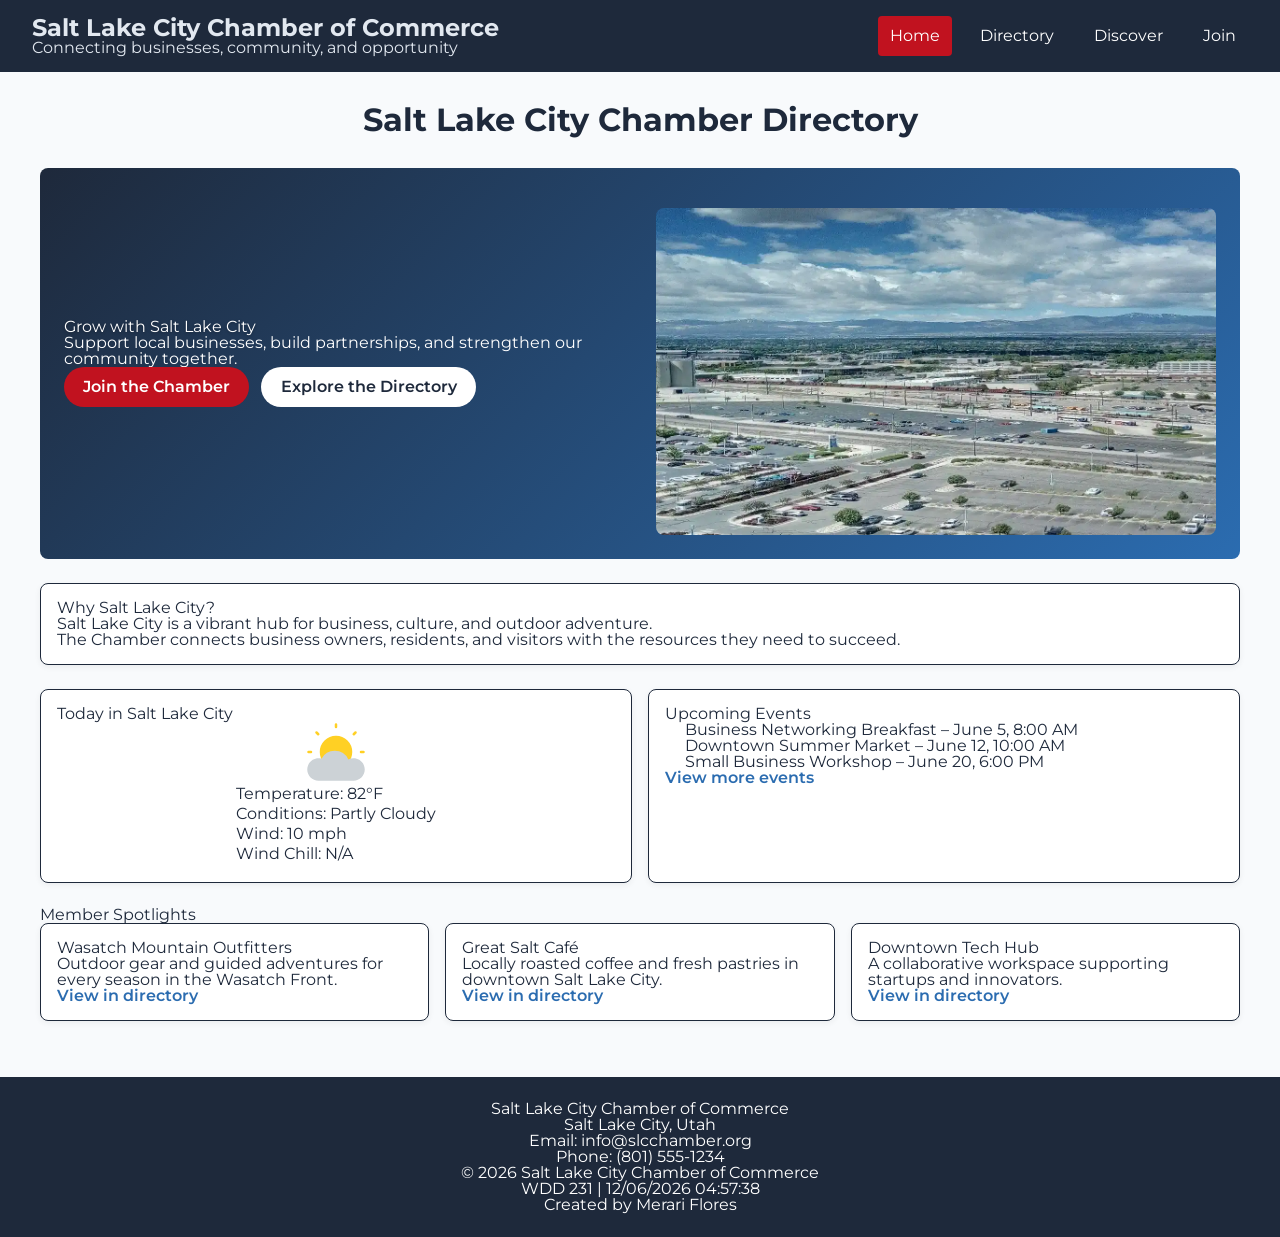
==== chamber/index.html @ 4797d53e "updates" ====
<!DOCTYPE html>
<html lang="en">
<head>

  <meta charset="UTF-8">

  <meta
    name="viewport"
    content="width=device-width, initial-scale=1.0"
  >

  <meta
    name="description"
    content="Salt Lake City Chamber Directory supporting local businesses and community growth."
  >

  <meta
    name="author"
    content="Merari Flores"
  >

  <meta
    property="og:title"
    content="Salt Lake City Chamber Directory"
  >

  <meta
    property="og:description"
    content="Connect with local businesses, discover events, and join the Salt Lake City Chamber of Commerce."
  >

  <meta
    property="og:type"
    content="website"
  >

  <meta
    property="og:image"
    content="https://mrmerarif.github.io/wdd231/chamber/images/hero-slc.webp"
  >

  <meta
    property="og:url"
    content="https://mrmerarif.github.io/wdd231/chamber/index.html"
  >

  <title>Salt Lake City Chamber Directory | Home</title>

  <link rel="icon" href="images/favicon.png" type="image/png">

  <link
    rel="preconnect"
    href="https://fonts.googleapis.com"
  >

  <link
    rel="preconnect"
    href="https://fonts.gstatic.com"
    crossorigin
  >

  <link
    href="https://fonts.googleapis.com/css2?family=Montserrat:wght@400;600;700&display=swap"
    rel="stylesheet"
  >

  <link
    rel="stylesheet"
    href="styles/normalize.css"
  >

  <link
    rel="stylesheet"
    href="styles/small.css"
  >

  <link
    rel="stylesheet"
    href="styles/large.css"
  >

  <script
    src="scripts/home.js"
    defer
  ></script>

  <script
    src="scripts/global.js"
    defer
  ></script>

</head>

<body>

  <header>

    <div class="branding">

      <p class="site-title">
        Salt Lake City Chamber of Commerce
      </p>

      <p>
        Connecting businesses, community, and opportunity
      </p>

    </div>

    <button
      id="menu-toggle"
      aria-label="Toggle navigation menu"
    >
      ☰
    </button>

    <nav id="main-nav">

      <ul>

        <li>
          <a
            href="index.html"
            class="active-link"
          >
            Home
          </a>
        </li>

        <li>
          <a href="directory.html">
            Directory
          </a>
        </li>

        <li>
          <a href="discover.html">
            Discover
          </a>
        </li>

        <li>
          <a href="join.html">
            Join
          </a>
        </li>

      </ul>

    </nav>

  </header>

  <main class="home-main">

    <h1>Salt Lake City Chamber Directory</h1>

    <section class="hero-section">

      <div class="hero-text">

        <h3>Grow with Salt Lake City</h3>

        <p>
          Support local businesses, build partnerships,
          and strengthen our community together.
        </p>

        <div class="hero-buttons">

          <a
            href="join.html"
            class="primary-button"
          >
            Join the Chamber
          </a>

          <a
            href="directory.html"
            class="secondary-button"
          >
            Explore the Directory
          </a>

        </div>

      </div>

      <img
        class="hero-photo"
        src="images/hero-slc.webp"
        alt="Downtown Salt Lake City skyline"
        width="600"
        height="400"
        fetchpriority="high"
        decoding="async"
      >

    </section>

    <section class="community-section">

      <h2>Why Salt Lake City?</h2>

      <p>
        Salt Lake City is a vibrant hub for business,
        culture, and outdoor adventure.
      </p>

      <p>
        The Chamber connects business owners,
        residents, and visitors with the resources
        they need to succeed.
      </p>

    </section>

    <section class="homepage-grid">

      <h2 class="visually-hidden">
        Homepage Content
      </h2>

      <article class="content-card weather-card">

        <h3>Today in Salt Lake City</h3>

        <div class="weather-layout">

          <img
            id="weather-icon"
            src="images/weather.svg"
            alt="Weather icon"
            width="60"
            height="60"
          >

          <div class="weather-data">

            <p>
              <strong>Temperature:</strong>
              <span id="temp">--°F</span>
            </p>

            <p>
              <strong>Conditions:</strong>
              <span id="conditions">--</span>
            </p>

            <p>
              <strong>Wind:</strong>
              <span id="wind">-- mph</span>
            </p>

            <p>
              <strong>Wind Chill:</strong>
              <span id="windchill">N/A</span>
            </p>

          </div>

        </div>

      </article>

      <article class="content-card events-card">

        <h3>Upcoming Events</h3>

        <ul class="events-list">

          <li>
            <strong>Business Networking Breakfast</strong>
            – June 5, 8:00 AM
          </li>

          <li>
            <strong>Downtown Summer Market</strong>
            – June 12, 10:00 AM
          </li>

          <li>
            <strong>Small Business Workshop</strong>
            – June 20, 6:00 PM
          </li>

        </ul>

        <a
          href="discover.html"
          class="inline-link"
        >
          View more events
        </a>

      </article>

    </section>

    <section class="spotlight-section">

      <h2>Member Spotlights</h2>

      <div class="spotlight-grid">

        <article class="content-card">

          <h3>Wasatch Mountain Outfitters</h3>

          <p>
            Outdoor gear and guided adventures
            for every season in the Wasatch Front.
          </p>

          <a
            href="directory.html"
            class="inline-link"
          >
            View in directory
          </a>

        </article>

        <article class="content-card">

          <h3>Great Salt Café</h3>

          <p>
            Locally roasted coffee and fresh pastries
            in downtown Salt Lake City.
          </p>

          <a
            href="directory.html"
            class="inline-link"
          >
            View in directory
          </a>

        </article>

        <article class="content-card">

          <h3>Downtown Tech Hub</h3>

          <p>
            A collaborative workspace supporting
            startups and innovators.
          </p>

          <a
            href="directory.html"
            class="inline-link"
          >
            View in directory
          </a>

        </article>

      </div>

    </section>

  </main>

  <footer>

    <section class="footer-contact">

      <h2 class="visually-hidden">
        Contact Information
      </h2>

      <p>
        <strong>
          Salt Lake City Chamber of Commerce
        </strong>
      </p>

      <p>Salt Lake City, Utah</p>

      <p>Email: info@slcchamber.org</p>

      <p>Phone: (801) 555-1234</p>

    </section>

    <section class="footer-meta">

      <h2 class="visually-hidden">
        Site Information
      </h2>

      <p>
        &copy;
        <span id="current-year"></span>
        Salt Lake City Chamber of Commerce
      </p>

      <p>
        WDD 231 |
        <span id="last-modified"></span>
      </p>

      <p>Created by Merari Flores</p>

    </section>

  </footer>

</body>
</html>
---- chamber/styles/small.css ----
/* ROOT VARIABLES */
:root {
  --primary-color: #1e293b;
  --secondary-color: #2b6cb0;
  --accent-color: #c1121f;
  --light-color: #f8fafc;
  --white-color: #ffffff;
  --border-color: #e2e8f0;
  --text-color: #1e293b;
  --muted-color: #e2e8f0;

  --shadow-style: 0 2px 6px rgba(0, 0, 0, 0.06);

  --main-font: "Montserrat", sans-serif;
}

/* GLOBAL */

html,
body {
  margin: 0;
  padding: 0;
  min-height: 100%;
  height: 100%;
}

body {
  font-family: var(--main-font);
  background-color: var(--light-color);
  color: var(--text-color);
  display: flex;
  flex-direction: column;
}

h1,
h2,
h3 {
  color: var(--primary-color);
}

/* Home page h2 contrast helper */
.home-main h2:not(.visually-hidden) {
  color: var(--primary-color) !important;
}

main {
  padding: 1rem;
  flex: 1 0 auto;
}

main h1 {
  font-size: 2rem;
  text-align: center;
  margin-bottom: 2rem;
  font-weight: 700;
}

main h2 {
  color: var(--primary-color);
}

main h3 {
  color: var(--primary-color);
}

/* HEADER */

header {
  background-color: var(--primary-color);
  color: var(--white-color);
  padding: 1rem;
  position: relative;
}

header h1,
header h2,
header h3 {
  color: var(--white-color);
}

.site-title {
  margin: 0;
  font-size: 1.5rem;
  font-weight: 700;
}

.branding p {
  color: var(--muted-color);
}

#menu-toggle {
  background-color: transparent;
  border: none;
  color: var(--white-color);
  font-size: 2rem;
  position: absolute;
  right: 1rem;
  top: 1rem;
  cursor: pointer;
}

/* NAVIGATION */

nav {
  display: none;
}

nav.open {
  display: block;
}

nav ul {
  list-style: none;
  margin: 0;
  padding: 1rem 0 0;
}

nav ul li a {
  display: block;
  padding: 0.75rem;
  color: var(--white-color);
  text-decoration: none;
  border-radius: 4px;
}

nav ul li a:hover,
.active-link {
  background-color: var(--accent-color);
}

/* HERO */

.hero-section {
  background: linear-gradient(
    135deg,
    var(--primary-color),
    var(--secondary-color)
  );
  color: var(--white-color);
  border-radius: 8px;
  padding: 1.5rem;
  margin-bottom: 1.5rem;
}

.hero-text h3 {
  color: var(--white-color);
  text-shadow: 0 1px 3px rgba(0, 0, 0, 0.3);
}

.hero-photo {
  width: 100%;
  height: auto;
  display: block;
  border-radius: 8px;
  margin-top: 1rem;
}

/* BUTTONS / CTAs */

.hero-buttons {
  display: flex;
  flex-wrap: wrap;
  gap: 0.75rem;
}

.primary-button,
.secondary-button {
  display: inline-block;
  padding: 0.75rem 1.2rem;
  border-radius: 999px;
  text-decoration: none;
  font-weight: 600;
}

.primary-button {
  background-color: var(--accent-color);
  color: var(--white-color);
}

.secondary-button {
  background-color: var(--white-color);
  color: var(--primary-color);
}

/* CARD STYLES */

.community-section,
.content-card,
.visit-counter,
.discover-content,
.member-card {
  background-color: var(--white-color);
  border: 1px solid #1e293b;
  border-radius: 8px;
  padding: 1rem;
  margin-bottom: 1.5rem;
  box-shadow: var(--shadow-style);
}

/* GRID LAYOUTS */

.homepage-grid,
.spotlight-grid,
.levels-container,
.discover-gallery {
  display: grid;
  grid-template-columns: 1fr;
  gap: 1rem;
}

/* WEATHER */

.weather-layout {
  display: flex;
  flex-direction: column;
  align-items: center;
}

.weather-data p {
  margin: 0.25rem 0;
}

/* EVENTS */

.events-list {
  padding-left: 1.25rem;
}

.inline-link {
  color: var(--secondary-color);
  text-decoration: none;
  font-weight: 600;
}

/* JOIN PAGE */

.join-form-section {
  background-color: var(--primary-color);
  color: var(--white-color);
  border-radius: 8px;
  padding: 2rem;
  border: 1px solid #1e293b;
  max-width: 700px;
  margin: 0 auto;
  box-shadow: var(--shadow-style);
}

.join-form-section h2,
#join-form label {
  color: var(--white-color);
}

#join-form {
  display: flex;
  flex-direction: column;
  gap: 1rem;
  max-width: 600px;
  margin: 0 auto;
  align-items: center;
}

#join-form label {
  display: flex;
  flex-direction: column;
  width: 100%;
  font-weight: 600;
}

#join-form input,
#join-form textarea,
#join-form select {
  padding: 0.75rem;
  border-radius: 6px;
  border: 1px solid #1e293b;
  width: 100%;
  max-width: 500px;
}

.submit-button {
  background-color: var(--accent-color);
  color: var(--white-color);
  border: none;
  border-radius: 999px;
  padding: 0.75rem 1.2rem;
  cursor: pointer;
  font-weight: 600;
}

.directory-controls {
  text-align: center;
  margin-bottom: 1rem;
}

.view-button {
  background-color: var(--accent-color);
  color: var(--white-color);
  padding: 0.75rem 1.2rem;
  border-radius: 999px;
  font-weight: 600;
  border: none;
  cursor: pointer;
  transition: background-color 0.3s ease, color 0.3s ease;
}

.view-button.active,
.view-button.active-view {
  background-color: var(--secondary-color);
  color: var(--white-color);
}

.view-button:hover {
  background-color: var(--secondary-color);
  color: var(--white-color);
}

#members-container {
  display: grid;
  grid-template-columns: repeat(auto-fit, minmax(250px, 1fr));
  gap: 1rem;
}

.member-card {
  text-align: center;
  border: 1px solid #1e293b;
  border-radius: 8px;
  padding: 1rem;
  background-color: var(--white-color);
  box-shadow: var(--shadow-style);
}

.member-card img {
  width: 100%;
  max-width: 150px;
  border-radius: 6px;
}

/* DISCOVER PAGE */

.discover-layout {
  display: grid;
  grid-template-columns: 1fr;
  gap: 1.5rem;
}

.visit-counter {
  background: none !important;
  border: none !important;
  box-shadow: none !important;
  padding: 0 !important;
  margin: 0 auto 2rem !important;
  text-align: center;
}

.visit-counter h2 {
  margin-bottom: 0.25rem;
  font-size: 1.4rem;
}

.visit-counter p {
  margin: 0;
  font-size: 1rem;
  color: var(--primary-color);
}

.discover-intro,
.discover-demographics,
.discover-events {
  background-color: var(--white-color);
  border: 1px solid #1e293b;
  border-radius: 8px;
  padding: 1rem;
  box-shadow: var(--shadow-style);
  margin-bottom: 2rem;
}

.demographics-grid {
  display: grid;
  grid-template-columns: repeat(auto-fit, minmax(140px, 1fr));
  gap: 0.75rem;
  margin-top: 0.75rem;
}

.demo-card {
  background-color: var(--light-color);
  border-radius: 6px;
  padding: 0.5rem;
  text-align: center;
  border: 1px solid #1e293b;
}

.discover-gallery {
  display: grid;
  grid-template-columns: repeat(auto-fit, minmax(260px, 1fr));
  gap: 1rem;
  justify-items: center;
}

.discover-gallery figure {
  background-color: var(--white-color);
  border: 1px solid #1e293b;
  border-radius: 8px;
  padding: 0.75rem;
  box-shadow: var(--shadow-style);
  margin: 0;
  text-align: center;
}

.discover-gallery img {
  width: 100%;
  height: auto;
  border-radius: 6px;
}

.discover-gallery figcaption {
  margin-top: 0.5rem;
  font-weight: 600;
}

@media (min-width: 768px) {
  .discover-layout {
    grid-template-columns: repeat(3, 1fr);
    grid-template-areas:
      "intro demo events";
    column-gap: 2rem;
    row-gap: 2rem;
  }

  .discover-intro {
    grid-area: intro;
  }

  .discover-demographics {
    grid-area: demo;
  }

  .discover-events {
    grid-area: events;
  }

  .discover-gallery {
    grid-template-columns: repeat(3, 1fr);
  }
}

.primary-button,
.secondary-button,
.submit-button,
.view-button {
  transition: background-color 0.3s ease, color 0.3s ease;
}

.primary-button:hover,
.submit-button:hover,
.view-button:hover {
  background-color: var(--secondary-color);
  color: var(--white-color);
}

.secondary-button:hover {
  background-color: var(--accent-color);
  color: var(--white-color);
}

/* FOOTER */

footer {
  background-color: var(--primary-color);
  color: var(--white-color);
  padding: 1rem;
  margin-top: auto;
  text-align: center;
  flex-shrink: 0;
}

.membership-heading {
  text-align: center;
  font-size: 1.6rem;
  font-weight: 700;
  margin-bottom: 1.5rem;
  color: var(--primary-color);
}

.membership-row {
  display: grid;
  grid-template-columns: repeat(4, 1fr);
  gap: 1rem;
  margin-bottom: 2rem;
}

.level-card {
  background-color: var(--white-color);
  border: 1px solid #1e293b;
  border-radius: 8px;
  padding: 1rem;
  box-shadow: var(--shadow-style);
  text-align: center;
}

.level-card h3 {
  color: var(--primary-color);
  margin-bottom: 0.5rem;
}

.level-card p {
  font-size: 0.95rem;
  line-height: 1.4;
}

/* Membership mobile stacking */
@media (max-width: 767px) {
  .membership-row {
    grid-template-columns: 1fr;
  }
}

/* VISUALLY HIDDEN (WCAG-safe) */
.visually-hidden {
  position: absolute !important;
  width: 1px !important;
  height: 1px !important;
  padding: 0 !important;
  margin: -1px !important;
  overflow: hidden !important;
  clip: rect(0, 0, 0, 0) !important;
  clip-path: inset(50%) !important;
  border: 0 !important;
  white-space: nowrap !important;
  color: transparent !important;
  background-color: transparent !important;
}
---- chamber/styles/large.css ----
@media (min-width: 700px) {

  header {
    display: flex;
    justify-content: space-between;
    align-items: center;
    padding: 1rem 2rem;
  }

  #menu-toggle {
    display: none;
  }

  nav {
    display: block;
  }

  nav ul {
    display: flex;
    gap: 1rem;
    padding: 0;
  }

  main {
    max-width: 1200px;
    margin: 0 auto;
    padding: 2rem;
  }

  .hero-section {
    display: grid;
    grid-template-columns: 1fr 1fr;
    gap: 2rem;
    align-items: center;
  }

  .homepage-grid {
    grid-template-columns: repeat(2, 1fr);
  }

  .spotlight-grid {
    grid-template-columns: repeat(3, 1fr);
  }

  .levels-container {
    grid-template-columns: repeat(4, 1fr);
  }

  .discover-gallery {
    grid-template-columns: repeat(3, 1fr);
  }

  #members-container.grid-view {
    grid-template-columns: repeat(3, 1fr);
  }

  .list-view .member-card {
    display: flex;
    align-items: center;
    gap: 1rem;
    text-align: left;
  }

  .list-view .member-card img {
    max-width: 120px;
  }

  footer {
    padding: 1.5rem;
  }

}
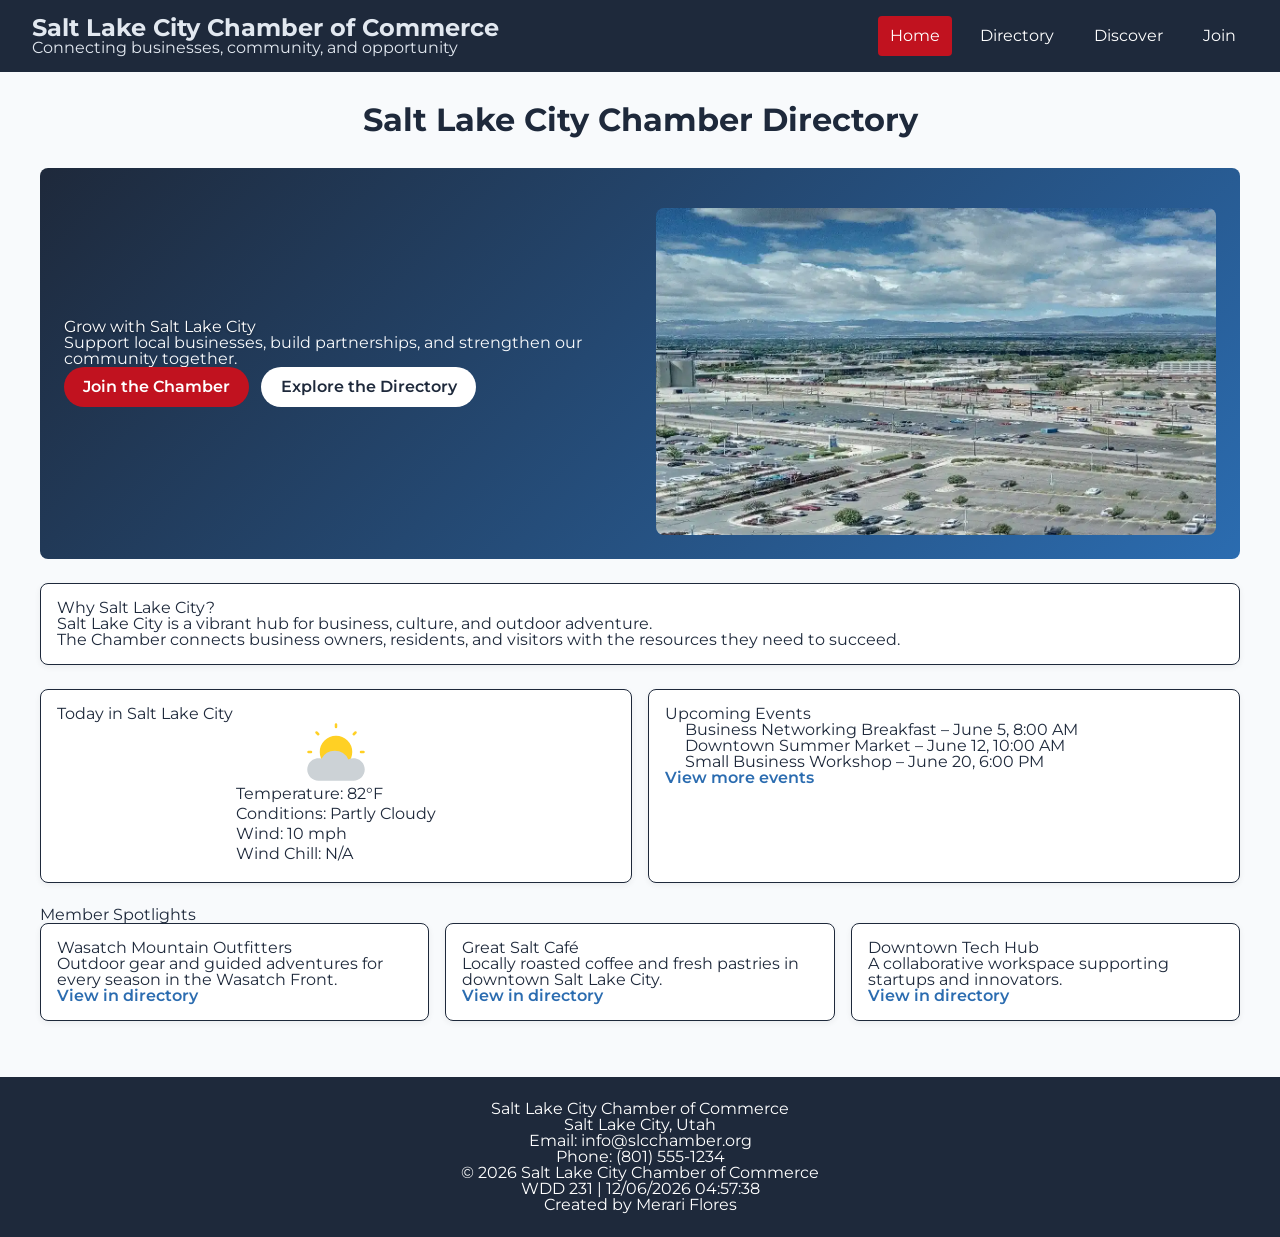
==== commit 43e1471c: "update" ====
--- a/chamber/index.html
+++ b/chamber/index.html
@@ -4,90 +4,32 @@
 
   <meta charset="UTF-8">
 
-  <meta
-    name="viewport"
-    content="width=device-width, initial-scale=1.0"
-  >
+  <meta name="viewport" content="width=device-width, initial-scale=1.0">
 
-  <meta
-    name="description"
-    content="Salt Lake City Chamber Directory supporting local businesses and community growth."
-  >
+  <meta name="description" content="Salt Lake City Chamber Directory supporting local businesses and community growth.">
 
-  <meta
-    name="author"
-    content="Merari Flores"
-  >
+  <meta name="author" content="Merari Flores">
 
-  <meta
-    property="og:title"
-    content="Salt Lake City Chamber Directory"
-  >
-
-  <meta
-    property="og:description"
-    content="Connect with local businesses, discover events, and join the Salt Lake City Chamber of Commerce."
-  >
-
-  <meta
-    property="og:type"
-    content="website"
-  >
-
-  <meta
-    property="og:image"
-    content="https://mrmerarif.github.io/wdd231/chamber/images/hero-slc.webp"
-  >
-
-  <meta
-    property="og:url"
-    content="https://mrmerarif.github.io/wdd231/chamber/index.html"
-  >
+  <meta property="og:title" content="Salt Lake City Chamber Directory">
+  <meta property="og:description" content="Connect with local businesses, discover events, and join the Salt Lake City Chamber of Commerce.">
+  <meta property="og:type" content="website">
+  <meta property="og:image" content="https://mrmerarif.github.io/wdd231/chamber/images/hero-slc.webp">
+  <meta property="og:url" content="https://mrmerarif.github.io/wdd231/chamber/index.html">
 
   <title>Salt Lake City Chamber Directory | Home</title>
 
   <link rel="icon" href="images/favicon.png" type="image/png">
 
-  <link
-    rel="preconnect"
-    href="https://fonts.googleapis.com"
-  >
+  <link rel="preconnect" href="https://fonts.googleapis.com">
+  <link rel="preconnect" href="https://fonts.gstatic.com" crossorigin>
+  <link href="https://fonts.googleapis.com/css2?family=Montserrat:wght@400;600;700&display=swap" rel="stylesheet">
 
-  <link
-    rel="preconnect"
-    href="https://fonts.gstatic.com"
-    crossorigin
-  >
+  <link rel="stylesheet" href="styles/normalize.css">
+  <link rel="stylesheet" href="styles/small.css">
+  <link rel="stylesheet" href="styles/large.css">
 
-  <link
-    href="https://fonts.googleapis.com/css2?family=Montserrat:wght@400;600;700&display=swap"
-    rel="stylesheet"
-  >
-
-  <link
-    rel="stylesheet"
-    href="styles/normalize.css"
-  >
-
-  <link
-    rel="stylesheet"
-    href="styles/small.css"
-  >
-
-  <link
-    rel="stylesheet"
-    href="styles/large.css"
-  >
-
-  <script
-    src="scripts/home.js"
-    defer
-  ></script>
-
-  <script
-    src="scripts/global.js"
-    defer
-  ></script>
+  <script src="scripts/home.js" defer></script>
+  <script src="scripts/global.js" defer></script>
 
 </head>
 
@@ -96,57 +38,19 @@
   <header>
 
     <div class="branding">
-
-      <p class="site-title">
-        Salt Lake City Chamber of Commerce
-      </p>
-
-      <p>
-        Connecting businesses, community, and opportunity
-      </p>
-
+      <p class="site-title">Salt Lake City Chamber of Commerce</p>
+      <p>Connecting businesses, community, and opportunity</p>
     </div>
 
-    <button
-      id="menu-toggle"
-      aria-label="Toggle navigation menu"
-    >
-      ☰
-    </button>
+    <button id="menu-toggle" aria-label="Toggle navigation menu">☰</button>
 
     <nav id="main-nav">
-
       <ul>
-
-        <li>
-          <a
-            href="index.html"
-            class="active-link"
-          >
-            Home
-          </a>
-        </li>
-
-        <li>
-          <a href="directory.html">
-            Directory
-          </a>
-        </li>
-
-        <li>
-          <a href="discover.html">
-            Discover
-          </a>
-        </li>
-
-        <li>
-          <a href="join.html">
-            Join
-          </a>
-        </li>
-
+        <li><a href="index.html" class="active-link">Home</a></li>
+        <li><a href="directory.html">Directory</a></li>
+        <li><a href="discover.html">Discover</a></li>
+        <li><a href="join.html">Join</a></li>
       </ul>
-
     </nav>
 
   </header>
@@ -159,7 +63,8 @@
 
       <div class="hero-text">
 
-        <h3>Grow with Salt Lake City</h3>
+        <!-- ⭐ FIXED: h3 → h2 -->
+        <h2 class="hero-heading">Grow with Salt Lake City</h2>
 
         <p>
           Support local businesses, build partnerships,
@@ -167,21 +72,8 @@
         </p>
 
         <div class="hero-buttons">
-
-          <a
-            href="join.html"
-            class="primary-button"
-          >
-            Join the Chamber
-          </a>
-
-          <a
-            href="directory.html"
-            class="secondary-button"
-          >
-            Explore the Directory
-          </a>
-
+          <a href="join.html" class="primary-button">Join the Chamber</a>
+          <a href="directory.html" class="secondary-button">Explore the Directory</a>
         </div>
 
       </div>
@@ -202,24 +94,15 @@
 
       <h2>Why Salt Lake City?</h2>
 
-      <p>
-        Salt Lake City is a vibrant hub for business,
-        culture, and outdoor adventure.
-      </p>
+      <p>Salt Lake City is a vibrant hub for business, culture, and outdoor adventure.</p>
 
-      <p>
-        The Chamber connects business owners,
-        residents, and visitors with the resources
-        they need to succeed.
-      </p>
+      <p>The Chamber connects business owners, residents, and visitors with the resources they need to succeed.</p>
 
     </section>
 
     <section class="homepage-grid">
 
-      <h2 class="visually-hidden">
-        Homepage Content
-      </h2>
+      <h2 class="visually-hidden">Homepage Content</h2>
 
       <article class="content-card weather-card">
 
@@ -227,36 +110,13 @@
 
         <div class="weather-layout">
 
-          <img
-            id="weather-icon"
-            src="images/weather.svg"
-            alt="Weather icon"
-            width="60"
-            height="60"
-          >
+          <img id="weather-icon" src="images/weather.svg" alt="Weather icon" width="60" height="60">
 
           <div class="weather-data">
-
-            <p>
-              <strong>Temperature:</strong>
-              <span id="temp">--°F</span>
-            </p>
-
-            <p>
-              <strong>Conditions:</strong>
-              <span id="conditions">--</span>
-            </p>
-
-            <p>
-              <strong>Wind:</strong>
-              <span id="wind">-- mph</span>
-            </p>
-
-            <p>
-              <strong>Wind Chill:</strong>
-              <span id="windchill">N/A</span>
-            </p>
-
+            <p><strong>Temperature:</strong> <span id="temp">--°F</span></p>
+            <p><strong>Conditions:</strong> <span id="conditions">--</span></p>
+            <p><strong>Wind:</strong> <span id="wind">-- mph</span></p>
+            <p><strong>Wind Chill:</strong> <span id="windchill">N/A</span></p>
           </div>
 
         </div>
@@ -268,30 +128,12 @@
         <h3>Upcoming Events</h3>
 
         <ul class="events-list">
-
-          <li>
-            <strong>Business Networking Breakfast</strong>
-            – June 5, 8:00 AM
-          </li>
-
-          <li>
-            <strong>Downtown Summer Market</strong>
-            – June 12, 10:00 AM
-          </li>
-
-          <li>
-            <strong>Small Business Workshop</strong>
-            – June 20, 6:00 PM
-          </li>
-
+          <li><strong>Business Networking Breakfast</strong> – June 5, 8:00 AM</li>
+          <li><strong>Downtown Summer Market</strong> – June 12, 10:00 AM</li>
+          <li><strong>Small Business Workshop</strong> – June 20, 6:00 PM</li>
         </ul>
 
-        <a
-          href="discover.html"
-          class="inline-link"
-        >
-          View more events
-        </a>
+        <a href="discover.html" class="inline-link">View more events</a>
 
       </article>
 
@@ -304,57 +146,21 @@
       <div class="spotlight-grid">
 
         <article class="content-card">
-
           <h3>Wasatch Mountain Outfitters</h3>
-
-          <p>
-            Outdoor gear and guided adventures
-            for every season in the Wasatch Front.
-          </p>
-
-          <a
-            href="directory.html"
-            class="inline-link"
-          >
-            View in directory
-          </a>
-
+          <p>Outdoor gear and guided adventures for every season in the Wasatch Front.</p>
+          <a href="directory.html" class="inline-link">View in directory</a>
         </article>
 
         <article class="content-card">
-
           <h3>Great Salt Café</h3>
-
-          <p>
-            Locally roasted coffee and fresh pastries
-            in downtown Salt Lake City.
-          </p>
-
-          <a
-            href="directory.html"
-            class="inline-link"
-          >
-            View in directory
-          </a>
-
+          <p>Locally roasted coffee and fresh pastries in downtown Salt Lake City.</p>
+          <a href="directory.html" class="inline-link">View in directory</a>
         </article>
 
         <article class="content-card">
-
           <h3>Downtown Tech Hub</h3>
-
-          <p>
-            A collaborative workspace supporting
-            startups and innovators.
-          </p>
-
-          <a
-            href="directory.html"
-            class="inline-link"
-          >
-            View in directory
-          </a>
-
+          <p>A collaborative workspace supporting startups and innovators.</p>
+          <a href="directory.html" class="inline-link">View in directory</a>
         </article>
 
       </div>
@@ -366,44 +172,18 @@
   <footer>
 
     <section class="footer-contact">
-
-      <h2 class="visually-hidden">
-        Contact Information
-      </h2>
-
-      <p>
-        <strong>
-          Salt Lake City Chamber of Commerce
-        </strong>
-      </p>
-
+      <h2 class="visually-hidden">Contact Information</h2>
+      <p><strong>Salt Lake City Chamber of Commerce</strong></p>
       <p>Salt Lake City, Utah</p>
-
       <p>Email: info@slcchamber.org</p>
-
       <p>Phone: (801) 555-1234</p>
-
     </section>
 
     <section class="footer-meta">
-
-      <h2 class="visually-hidden">
-        Site Information
-      </h2>
-
-      <p>
-        &copy;
-        <span id="current-year"></span>
-        Salt Lake City Chamber of Commerce
-      </p>
-
-      <p>
-        WDD 231 |
-        <span id="last-modified"></span>
-      </p>
-
+      <h2 class="visually-hidden">Site Information</h2>
+      <p>&copy; <span id="current-year"></span> Salt Lake City Chamber of Commerce</p>
+      <p>WDD 231 | <span id="last-modified"></span></p>
       <p>Created by Merari Flores</p>
-
     </section>
 
   </footer>
--- a/chamber/styles/small.css
+++ b/chamber/styles/small.css
@@ -32,15 +32,11 @@
   flex-direction: column;
 }
 
+/* GLOBAL HEADINGS */
 h1,
 h2,
 h3 {
   color: var(--primary-color);
-}
-
-/* Home page h2 contrast helper */
-.home-main h2:not(.visually-hidden) {
-  color: var(--primary-color) !important;
 }
 
 main {
@@ -136,15 +132,21 @@
     var(--primary-color),
     var(--secondary-color)
   );
-  color: var(--white-color);
   border-radius: 8px;
   padding: 1.5rem;
   margin-bottom: 1.5rem;
 }
 
+/* Only hero headings are white (not all text) */
+.hero-text h2,
 .hero-text h3 {
   color: var(--white-color);
   text-shadow: 0 1px 3px rgba(0, 0, 0, 0.3);
+}
+
+/* Hero paragraphs use normal dark text to satisfy contrast tools */
+.hero-section p {
+  color: var(--light-color);
 }
 
 .hero-photo {
@@ -285,6 +287,8 @@
   cursor: pointer;
   font-weight: 600;
 }
+
+/* DIRECTORY */
 
 .directory-controls {
   text-align: center;
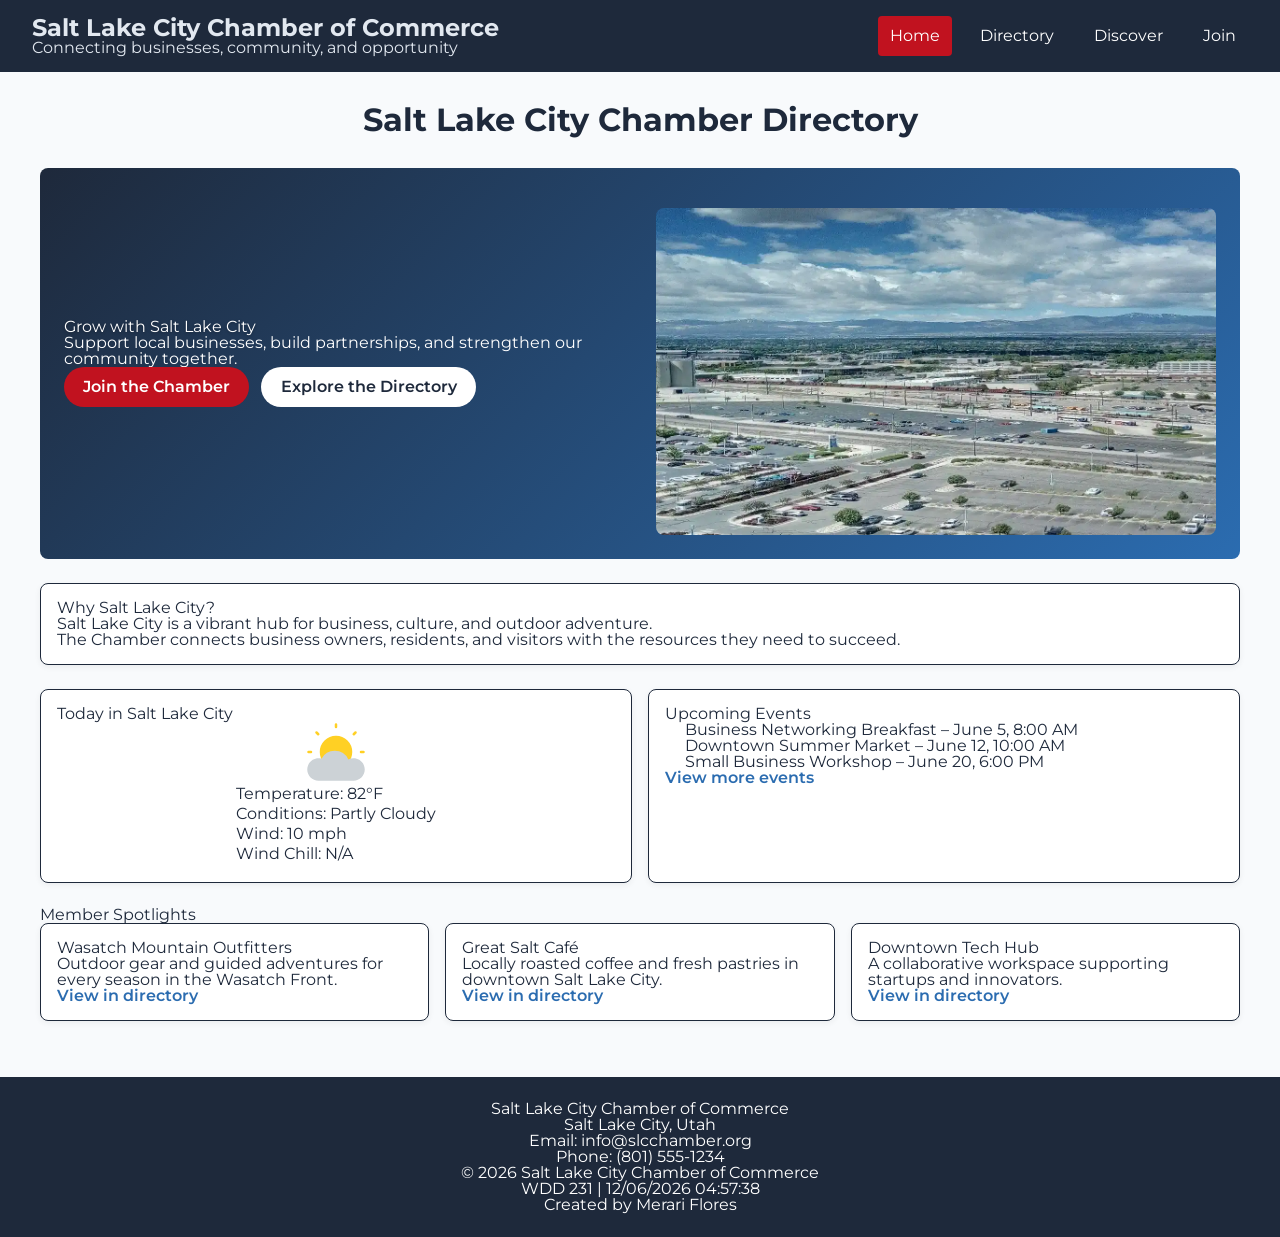
==== commit a187ed94: "Fix favicon path and update project validation errors" ====
--- a/chamber/index.html
+++ b/chamber/index.html
@@ -18,7 +18,8 @@
 
   <title>Salt Lake City Chamber Directory | Home</title>
 
-  <link rel="icon" href="images/favicon.png" type="image/png">
+  <link rel="icon" type="image/png" sizes="32x32" href="images/favicon.png">
+  <link rel="shortcut icon" href="images/favicon.ico">
 
   <link rel="preconnect" href="https://fonts.googleapis.com">
   <link rel="preconnect" href="https://fonts.gstatic.com" crossorigin>
--- a/chamber/styles/small.css
+++ b/chamber/styles/small.css
@@ -21,7 +21,6 @@
   margin: 0;
   padding: 0;
   min-height: 100%;
-  height: 100%;
 }
 
 body {
@@ -30,9 +29,11 @@
   color: var(--text-color);
   display: flex;
   flex-direction: column;
+  overflow-x: hidden;
 }
 
 /* GLOBAL HEADINGS */
+
 h1,
 h2,
 h3 {
@@ -42,6 +43,7 @@
 main {
   padding: 1rem;
   flex: 1 0 auto;
+  min-height: 100vh;
 }
 
 main h1 {
@@ -51,10 +53,7 @@
   font-weight: 700;
 }
 
-main h2 {
-  color: var(--primary-color);
-}
-
+main h2,
 main h3 {
   color: var(--primary-color);
 }
@@ -137,16 +136,26 @@
   margin-bottom: 1.5rem;
 }
 
-/* Only hero headings are white (not all text) */
+.hero-heading,
 .hero-text h2,
 .hero-text h3 {
-  color: var(--white-color);
+  color: var(--white-color) !important;
   text-shadow: 0 1px 3px rgba(0, 0, 0, 0.3);
 }
 
-/* Hero paragraphs use normal dark text to satisfy contrast tools */
-.hero-section p {
-  color: var(--light-color);
+.hero-text p {
+  color: var(--white-color) !important;
+}
+
+.community-section p,
+.content-card p,
+.discover-content p,
+.discover-intro p,
+.discover-demographics p,
+.discover-events p,
+.level-card p,
+.visit-counter p {
+  color: var(--primary-color) !important;
 }
 
 .hero-photo {
@@ -166,12 +175,19 @@
 }
 
 .primary-button,
-.secondary-button {
+.secondary-button,
+.submit-button,
+.view-button {
   display: inline-block;
   padding: 0.75rem 1.2rem;
   border-radius: 999px;
+  font-weight: 600;
+  transition: background-color 0.3s ease, color 0.3s ease;
+}
+
+.primary-button,
+.secondary-button {
   text-decoration: none;
-  font-weight: 600;
 }
 
 .primary-button {
@@ -182,6 +198,18 @@
 .secondary-button {
   background-color: var(--white-color);
   color: var(--primary-color);
+}
+
+.primary-button:hover,
+.submit-button:hover,
+.view-button:hover {
+  background-color: var(--secondary-color);
+  color: var(--white-color);
+}
+
+.secondary-button:hover {
+  background-color: var(--accent-color);
+  color: var(--white-color);
 }
 
 /* CARD STYLES */
@@ -197,6 +225,17 @@
   padding: 1rem;
   margin-bottom: 1.5rem;
   box-shadow: var(--shadow-style);
+}
+
+.community-section h2,
+.content-card h2,
+.visit-counter h2,
+.discover-content h2,
+.discover-intro h2,
+.discover-demographics h2,
+.discover-events h2,
+.level-card h2 {
+  color: var(--primary-color) !important;
 }
 
 /* GRID LAYOUTS */
@@ -276,16 +315,14 @@
   border: 1px solid #1e293b;
   width: 100%;
   max-width: 500px;
+  box-sizing: border-box;
 }
 
 .submit-button {
   background-color: var(--accent-color);
   color: var(--white-color);
   border: none;
-  border-radius: 999px;
-  padding: 0.75rem 1.2rem;
   cursor: pointer;
-  font-weight: 600;
 }
 
 /* DIRECTORY */
@@ -298,21 +335,12 @@
 .view-button {
   background-color: var(--accent-color);
   color: var(--white-color);
-  padding: 0.75rem 1.2rem;
-  border-radius: 999px;
-  font-weight: 600;
   border: none;
   cursor: pointer;
-  transition: background-color 0.3s ease, color 0.3s ease;
 }
 
 .view-button.active,
 .view-button.active-view {
-  background-color: var(--secondary-color);
-  color: var(--white-color);
-}
-
-.view-button:hover {
   background-color: var(--secondary-color);
   color: var(--white-color);
 }
@@ -321,6 +349,8 @@
   display: grid;
   grid-template-columns: repeat(auto-fit, minmax(250px, 1fr));
   gap: 1rem;
+  min-height: 900px;
+  align-items: start;
 }
 
 .member-card {
@@ -330,12 +360,18 @@
   padding: 1rem;
   background-color: var(--white-color);
   box-shadow: var(--shadow-style);
+  min-height: 320px;
 }
 
 .member-card img {
   width: 100%;
   max-width: 150px;
+  height: auto;
+  aspect-ratio: 1 / 1;
+  object-fit: contain;
   border-radius: 6px;
+  display: block;
+  margin: 0 auto 1rem;
 }
 
 /* DISCOVER PAGE */
@@ -358,12 +394,13 @@
 .visit-counter h2 {
   margin-bottom: 0.25rem;
   font-size: 1.4rem;
+  color: var(--primary-color) !important;
 }
 
 .visit-counter p {
   margin: 0;
   font-size: 1rem;
-  color: var(--primary-color);
+  color: var(--primary-color) !important;
 }
 
 .discover-intro,
@@ -412,6 +449,7 @@
 .discover-gallery img {
   width: 100%;
   height: auto;
+  display: block;
   border-radius: 6px;
 }
 
@@ -446,23 +484,10 @@
   }
 }
 
-.primary-button,
-.secondary-button,
-.submit-button,
-.view-button {
-  transition: background-color 0.3s ease, color 0.3s ease;
-}
-
-.primary-button:hover,
-.submit-button:hover,
-.view-button:hover {
-  background-color: var(--secondary-color);
-  color: var(--white-color);
-}
-
-.secondary-button:hover {
-  background-color: var(--accent-color);
-  color: var(--white-color);
+@media (max-width: 767px) {
+  .membership-row {
+    grid-template-columns: 1fr;
+  }
 }
 
 /* FOOTER */
@@ -510,25 +535,48 @@
   line-height: 1.4;
 }
 
-/* Membership mobile stacking */
-@media (max-width: 767px) {
-  .membership-row {
-    grid-template-columns: 1fr;
-  }
-}
-
-/* VISUALLY HIDDEN (WCAG-safe) */
+/* VISUALLY HIDDEN */
 .visually-hidden {
   position: absolute !important;
   width: 1px !important;
   height: 1px !important;
   padding: 0 !important;
   margin: -1px !important;
+
   overflow: hidden !important;
-  clip: rect(0, 0, 0, 0) !important;
+
+  clip: rect(0 0 0 0) !important;
   clip-path: inset(50%) !important;
+
+  white-space: nowrap !important;
+
   border: 0 !important;
-  white-space: nowrap !important;
+
   color: transparent !important;
   background-color: transparent !important;
-}
+
+  opacity: 0 !important;
+
+  pointer-events: none !important;
+}
+
+/* SKELETON LOADER */
+
+.loading-skeleton {
+  width: 100%;
+  height: 900px;
+  background: linear-gradient(90deg, #eee, #ddd, #eee);
+  background-size: 200% 100%;
+  border-radius: 8px;
+  animation: skeleton-loading 1.5s infinite;
+}
+
+@keyframes skeleton-loading {
+  0% {
+    background-position: 200% 0;
+  }
+
+  100% {
+    background-position: -200% 0;
+  }
+}
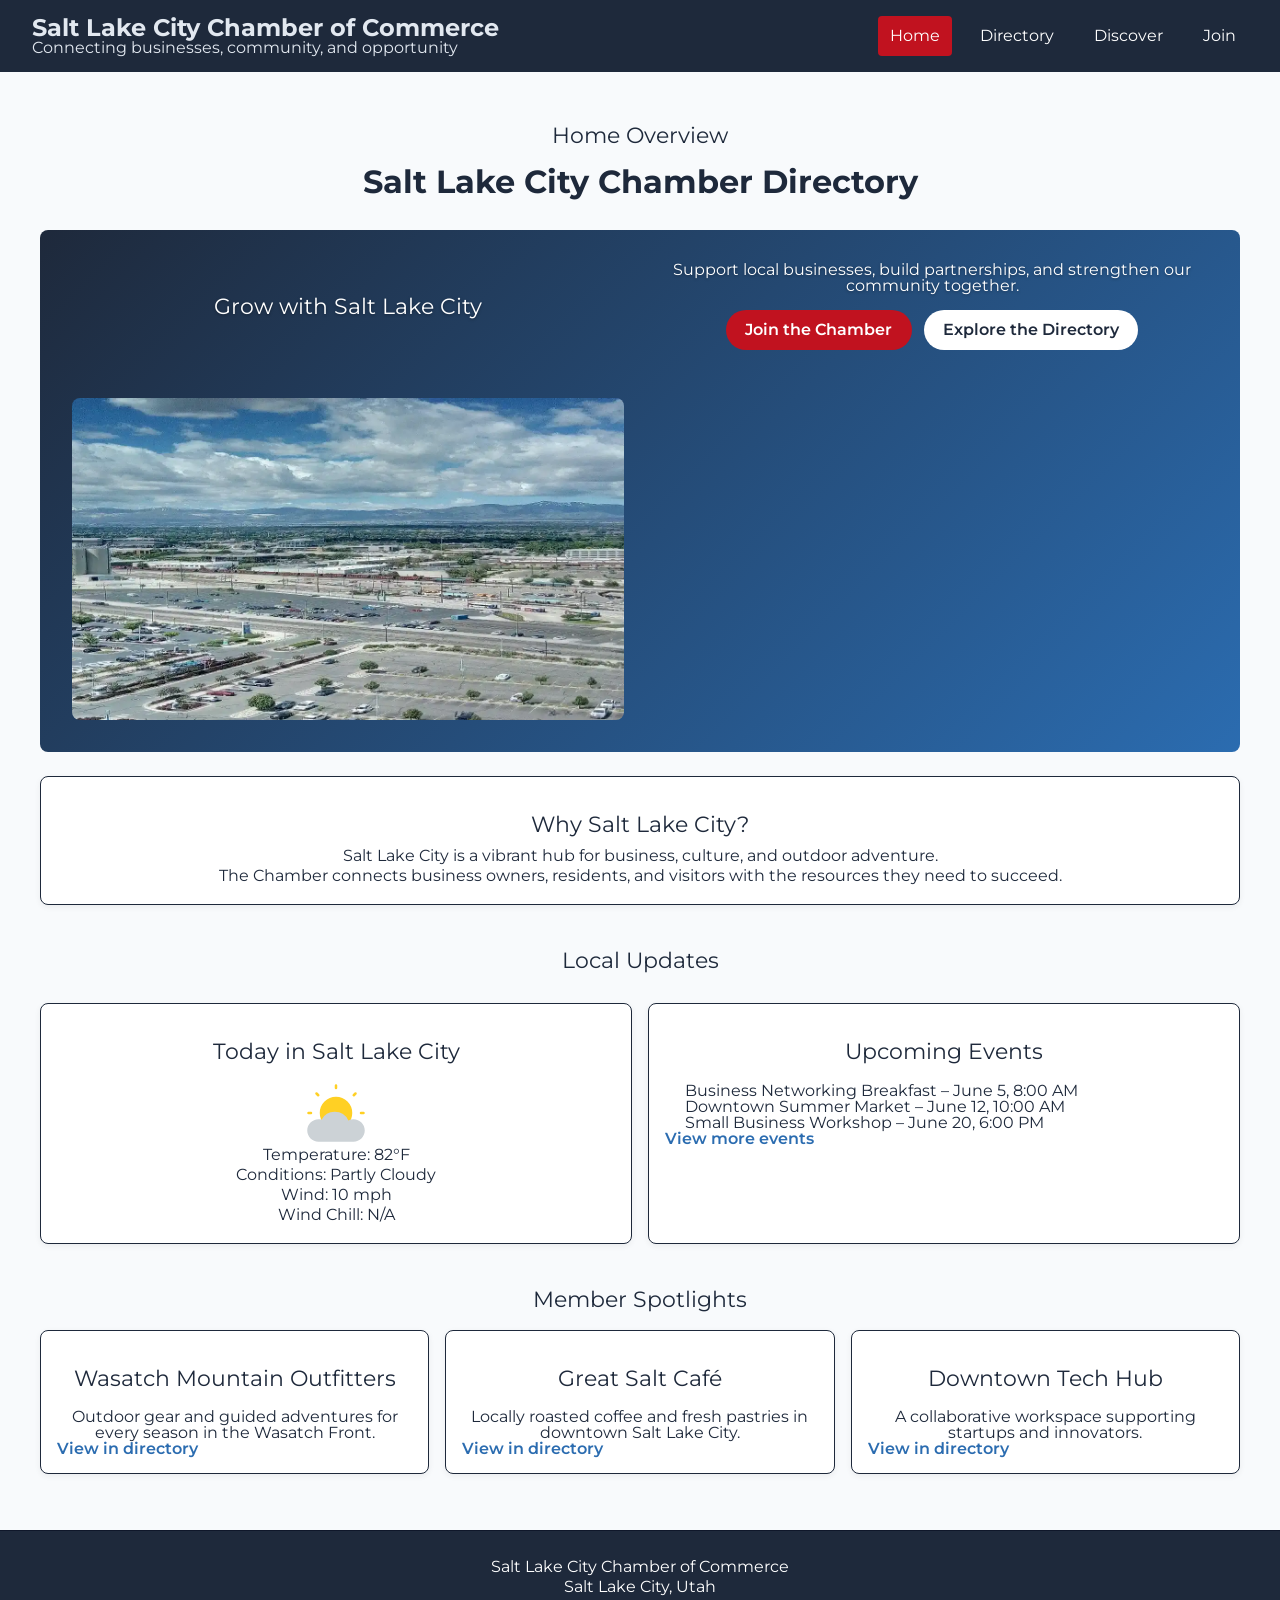
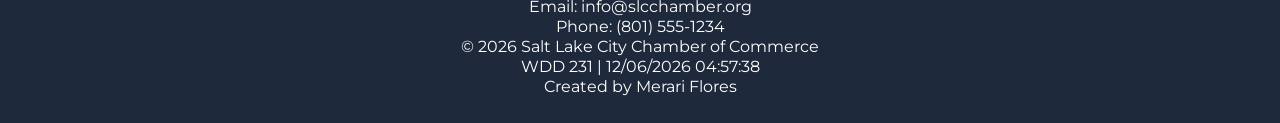
==== commit 8cbe9e44: "Centered directory overview paragraph" ====
--- a/chamber/index.html
+++ b/chamber/index.html
@@ -58,14 +58,16 @@
 
   <main class="home-main">
 
-    <h1>Salt Lake City Chamber Directory</h1>
+    <section>
+      <h2>Home Overview</h2>
+      <h1>Salt Lake City Chamber Directory</h1>
+    </section>
 
     <section class="hero-section">
 
+      <h2>Grow with Salt Lake City</h2>
+
       <div class="hero-text">
-
-        <!-- ⭐ FIXED: h3 → h2 -->
-        <h2 class="hero-heading">Grow with Salt Lake City</h2>
 
         <p>
           Support local businesses, build partnerships,
@@ -103,7 +105,7 @@
 
     <section class="homepage-grid">
 
-      <h2 class="visually-hidden">Homepage Content</h2>
+      <h2>Local Updates</h2>
 
       <article class="content-card weather-card">
 
@@ -190,4 +192,4 @@
   </footer>
 
 </body>
-</html>
+</html>
--- a/chamber/styles/small.css
+++ b/chamber/styles/small.css
@@ -8,14 +8,11 @@
   --border-color: #e2e8f0;
   --text-color: #1e293b;
   --muted-color: #e2e8f0;
-
   --shadow-style: 0 2px 6px rgba(0, 0, 0, 0.06);
-
   --main-font: "Montserrat", sans-serif;
 }
 
 /* GLOBAL */
-
 html,
 body {
   margin: 0;
@@ -33,7 +30,6 @@
 }
 
 /* GLOBAL HEADINGS */
-
 h1,
 h2,
 h3 {
@@ -55,11 +51,12 @@
 
 main h2,
 main h3 {
-  color: var(--primary-color);
+  text-align: center;
+  margin: 1.25rem auto;
+  font-size: 1.4rem;
 }
 
 /* HEADER */
-
 header {
   background-color: var(--primary-color);
   color: var(--white-color);
@@ -95,7 +92,6 @@
 }
 
 /* NAVIGATION */
-
 nav {
   display: none;
 }
@@ -116,6 +112,7 @@
   color: var(--white-color);
   text-decoration: none;
   border-radius: 4px;
+  transition: background-color 0.3s ease;
 }
 
 nav ul li a:hover,
@@ -124,54 +121,45 @@
 }
 
 /* HERO */
-
 .hero-section {
-  background: linear-gradient(
-    135deg,
-    var(--primary-color),
-    var(--secondary-color)
-  );
-  border-radius: 8px;
-  padding: 1.5rem;
+  background: linear-gradient(135deg, var(--primary-color), var(--secondary-color));
+  border-radius: 8px;
+  padding: 2rem;
   margin-bottom: 1.5rem;
-}
-
-.hero-heading,
-.hero-text h2,
-.hero-text h3 {
+  text-align: center;
+}
+
+/* HERO TEXT FIX */
+.hero-section h1,
+.hero-section h2,
+.hero-section h3,
+.hero-section p {
   color: var(--white-color) !important;
-  text-shadow: 0 1px 3px rgba(0, 0, 0, 0.3);
-}
-
-.hero-text p {
-  color: var(--white-color) !important;
-}
-
-.community-section p,
-.content-card p,
-.discover-content p,
-.discover-intro p,
-.discover-demographics p,
-.discover-events p,
-.level-card p,
-.visit-counter p {
-  color: var(--primary-color) !important;
+  text-shadow: 0 1px 3px rgba(0, 0, 0, 0.35);
+}
+
+.hero-text {
+  max-width: 900px;
+  margin: 0 auto;
 }
 
 .hero-photo {
   width: 100%;
+  max-width: 1000px;
   height: auto;
   display: block;
   border-radius: 8px;
-  margin-top: 1rem;
+  margin: 1rem auto 0;
 }
 
 /* BUTTONS / CTAs */
-
 .hero-buttons {
   display: flex;
   flex-wrap: wrap;
   gap: 0.75rem;
+  justify-content: center;
+  align-items: center;
+  margin-top: 1rem;
 }
 
 .primary-button,
@@ -182,12 +170,20 @@
   padding: 0.75rem 1.2rem;
   border-radius: 999px;
   font-weight: 600;
-  transition: background-color 0.3s ease, color 0.3s ease;
-}
-
-.primary-button,
-.secondary-button {
   text-decoration: none;
+  border: none;
+  cursor: pointer;
+  transition:
+    background-color 0.3s ease,
+    color 0.3s ease,
+    transform 0.2s ease;
+}
+
+.primary-button:hover,
+.secondary-button:hover,
+.submit-button:hover,
+.view-button:hover {
+  transform: translateY(-2px);
 }
 
 .primary-button {
@@ -198,6 +194,12 @@
 .secondary-button {
   background-color: var(--white-color);
   color: var(--primary-color);
+}
+
+.submit-button,
+.view-button {
+  background-color: var(--accent-color);
+  color: var(--white-color);
 }
 
 .primary-button:hover,
@@ -213,7 +215,6 @@
 }
 
 /* CARD STYLES */
-
 .community-section,
 .content-card,
 .visit-counter,
@@ -227,19 +228,19 @@
   box-shadow: var(--shadow-style);
 }
 
-.community-section h2,
-.content-card h2,
-.visit-counter h2,
-.discover-content h2,
-.discover-intro h2,
-.discover-demographics h2,
-.discover-events h2,
-.level-card h2 {
-  color: var(--primary-color) !important;
+
+.community-section h2 {
+  text-align: center;
+  margin-bottom: 0.75rem;
+}
+
+.community-section p {
+  text-align: center;
+  max-width: 900px;
+  margin: 0.25rem auto;
 }
 
 /* GRID LAYOUTS */
-
 .homepage-grid,
 .spotlight-grid,
 .levels-container,
@@ -249,8 +250,23 @@
   gap: 1rem;
 }
 
+/* HOMEPAGE FIXES */
+.homepage-grid {
+  align-items: stretch;
+}
+
+.homepage-grid > * {
+  width: 100%;
+  box-sizing: border-box;
+}
+
+.homepage-grid h2 {
+  grid-column: 1 / -1;
+  text-align: center;
+  margin-bottom: 1rem;
+}
+
 /* WEATHER */
-
 .weather-layout {
   display: flex;
   flex-direction: column;
@@ -262,7 +278,6 @@
 }
 
 /* EVENTS */
-
 .events-list {
   padding-left: 1.25rem;
 }
@@ -273,8 +288,220 @@
   font-weight: 600;
 }
 
-/* JOIN PAGE */
-
+/* SPOTLIGHTS */
+.spotlight-grid {
+  gap: 1rem;
+}
+
+@media (min-width: 768px) {
+  .spotlight-grid {
+    grid-template-columns: repeat(3, 1fr);
+  }
+}
+
+/* DIRECTORY PAGE */
+.directory-controls {
+  text-align: center;
+  margin-bottom: 1.5rem;
+}
+
+.directory-controls h2 {
+  font-size: 1.5rem;
+  margin-bottom: 0.5rem;
+}
+
+.directory-controls p {
+  font-size: 1.1rem;
+  margin-bottom: 1rem;
+  text-align: center;
+  max-width: 800px;
+  margin-left: auto;
+  margin-right: auto;
+}
+
+/* 3x3 GRID FOR MEMBERS */
+#members-container {
+  display: grid;
+  grid-template-columns: repeat(3, minmax(0, 1fr));
+  gap: 1rem;
+  align-items: start;
+}
+
+.member-card {
+  text-align: center;
+  border: 1px solid #1e293b;
+  border-radius: 8px;
+  padding: 1rem;
+  background-color: var(--white-color);
+  box-shadow: var(--shadow-style);
+  min-height: 320px;
+}
+
+section p {
+  text-align: center;
+}
+
+/* DISCOVER PAGE STRUCTURE */
+
+.visit-counter {
+  background: none;
+  border: none;
+  box-shadow: none;
+  padding: 0;
+  margin: 0 auto 1.5rem;
+  text-align: center;
+}
+
+.visit-counter h2 {
+  margin-bottom: 0.25rem;
+  font-size: 1.4rem;
+}
+
+.visit-counter p {
+  margin: 0;
+}
+
+/* Three boxes in one row */
+.discover-layout {
+  display: grid;
+  grid-template-columns: 1fr;
+  gap: 2.5rem;
+}
+
+.discover-intro,
+.discover-demographics,
+.discover-events {
+  background-color: var(--white-color);
+  border: 1px solid var(--primary-color);
+  border-radius: 8px;
+  padding: 1.25rem;
+  box-shadow: var(--shadow-style);
+  text-align: center;
+  height: 100%;
+  box-sizing: border-box;
+}
+
+.discover-intro h2,
+.discover-demographics h2,
+.discover-events h2 {
+  margin-bottom: 1rem;
+}
+
+
+
+/* Desktop layout */
+@media (min-width: 768px) {
+  .discover-layout {
+    grid-template-columns: repeat(3, 1fr);
+    gap: 2rem;
+    align-items: stretch;
+    justify-items: stretch;
+  }
+}
+
+/* PHOTO GALLERY */
+.discover-gallery {
+  display: grid;
+  grid-template-columns: repeat(3, 1fr);
+  gap: 1.5rem;
+  width: 100%;
+  align-items: stretch;
+}
+
+.discover-gallery h2 {
+  grid-column: 1 / -1;
+  text-align: center;
+  font-size: 1.5rem;
+  margin-bottom: 1rem;
+}
+
+.discover-gallery figure {
+  background-color: var(--white-color);
+  border: 1px solid var(--primary-color);
+  border-radius: 8px;
+  padding: 0.75rem;
+  box-shadow: var(--shadow-style);
+  text-align: center;
+  width: 100%;
+  max-width: 350px;
+  margin: 0;
+  box-sizing: border-box;
+}
+
+.discover-gallery img {
+  width: 100%;
+  height: 220px;
+  object-fit: cover;
+  border-radius: 6px;
+  display: block;
+}
+
+/* Captions */
+.discover-gallery figcaption {
+  margin-top: 0.75rem;
+  font-weight: 600;
+  text-align: center;
+}
+
+/* MOBILE FIX */
+@media (max-width: 767px) {
+  .discover-layout {
+    grid-template-columns: 1fr;
+  }
+
+  .discover-gallery {
+    grid-template-columns: 1fr;
+  }
+
+  .discover-gallery figure {
+    max-width: 100%;
+  }
+
+  .discover-gallery img {
+    height: auto;
+  }
+
+  .discover-gallery h2 {
+    grid-column: 1 / -1;
+  }
+} 
+
+/* JOIN PAGE: MEMBERSHIP ROW + FORM */
+.membership-heading {
+  text-align: center;
+  font-size: 1.6rem;
+  font-weight: 700;
+  margin-bottom: 1.5rem;
+  color: var(--primary-color);
+}
+
+.membership-row {
+  display: grid;
+  grid-template-columns: repeat(4, 1fr);
+  gap: 1rem;
+  margin-bottom: 2rem;
+}
+
+.level-card {
+  background-color: var(--white-color);
+  border: 1px solid #1e293b;
+  border-radius: 8px;
+  padding: 1rem;
+  box-shadow: var(--shadow-style);
+  text-align: center;
+}
+
+.level-card h3 {
+  color: var(--primary-color);
+  margin-bottom: 0.5rem;
+}
+
+.level-card p {
+  font-size: 0.95rem;
+  line-height: 1.4;
+}
+
+/* JOIN FORM */
 .join-form-section {
   background-color: var(--primary-color);
   color: var(--white-color);
@@ -282,7 +509,7 @@
   padding: 2rem;
   border: 1px solid #1e293b;
   max-width: 700px;
-  margin: 0 auto;
+  margin: 0 auto 2rem;
   box-shadow: var(--shadow-style);
 }
 
@@ -316,171 +543,13 @@
   width: 100%;
   max-width: 500px;
   box-sizing: border-box;
-}
-
-.submit-button {
-  background-color: var(--accent-color);
-  color: var(--white-color);
-  border: none;
-  cursor: pointer;
-}
-
-/* DIRECTORY */
-
-.directory-controls {
-  text-align: center;
-  margin-bottom: 1rem;
-}
-
-.view-button {
-  background-color: var(--accent-color);
-  color: var(--white-color);
-  border: none;
-  cursor: pointer;
-}
-
-.view-button.active,
-.view-button.active-view {
-  background-color: var(--secondary-color);
-  color: var(--white-color);
-}
-
-#members-container {
-  display: grid;
-  grid-template-columns: repeat(auto-fit, minmax(250px, 1fr));
-  gap: 1rem;
-  min-height: 900px;
-  align-items: start;
-}
-
-.member-card {
-  text-align: center;
-  border: 1px solid #1e293b;
-  border-radius: 8px;
-  padding: 1rem;
-  background-color: var(--white-color);
-  box-shadow: var(--shadow-style);
-  min-height: 320px;
-}
-
-.member-card img {
-  width: 100%;
-  max-width: 150px;
-  height: auto;
-  aspect-ratio: 1 / 1;
-  object-fit: contain;
-  border-radius: 6px;
-  display: block;
-  margin: 0 auto 1rem;
-}
-
-/* DISCOVER PAGE */
-
-.discover-layout {
-  display: grid;
-  grid-template-columns: 1fr;
-  gap: 1.5rem;
-}
-
-.visit-counter {
-  background: none !important;
-  border: none !important;
-  box-shadow: none !important;
-  padding: 0 !important;
-  margin: 0 auto 2rem !important;
-  text-align: center;
-}
-
-.visit-counter h2 {
-  margin-bottom: 0.25rem;
-  font-size: 1.4rem;
-  color: var(--primary-color) !important;
-}
-
-.visit-counter p {
-  margin: 0;
-  font-size: 1rem;
-  color: var(--primary-color) !important;
-}
-
-.discover-intro,
-.discover-demographics,
-.discover-events {
-  background-color: var(--white-color);
-  border: 1px solid #1e293b;
-  border-radius: 8px;
-  padding: 1rem;
-  box-shadow: var(--shadow-style);
-  margin-bottom: 2rem;
-}
-
-.demographics-grid {
-  display: grid;
-  grid-template-columns: repeat(auto-fit, minmax(140px, 1fr));
-  gap: 0.75rem;
-  margin-top: 0.75rem;
-}
-
-.demo-card {
-  background-color: var(--light-color);
-  border-radius: 6px;
-  padding: 0.5rem;
-  text-align: center;
-  border: 1px solid #1e293b;
-}
-
-.discover-gallery {
-  display: grid;
-  grid-template-columns: repeat(auto-fit, minmax(260px, 1fr));
-  gap: 1rem;
-  justify-items: center;
-}
-
-.discover-gallery figure {
-  background-color: var(--white-color);
-  border: 1px solid #1e293b;
-  border-radius: 8px;
-  padding: 0.75rem;
-  box-shadow: var(--shadow-style);
-  margin: 0;
-  text-align: center;
-}
-
-.discover-gallery img {
-  width: 100%;
-  height: auto;
-  display: block;
-  border-radius: 6px;
-}
-
-.discover-gallery figcaption {
-  margin-top: 0.5rem;
-  font-weight: 600;
-}
-
-@media (min-width: 768px) {
-  .discover-layout {
-    grid-template-columns: repeat(3, 1fr);
-    grid-template-areas:
-      "intro demo events";
-    column-gap: 2rem;
-    row-gap: 2rem;
-  }
-
-  .discover-intro {
-    grid-area: intro;
-  }
-
-  .discover-demographics {
-    grid-area: demo;
-  }
-
-  .discover-events {
-    grid-area: events;
-  }
-
-  .discover-gallery {
-    grid-template-columns: repeat(3, 1fr);
+  font-family: inherit;
+}
+
+/* RESPONSIVE MEMBERSHIP GRID */
+@media (max-width: 900px) {
+  .membership-row {
+    grid-template-columns: repeat(2, 1fr);
   }
 }
 
@@ -488,51 +557,54 @@
   .membership-row {
     grid-template-columns: 1fr;
   }
+
+  .hero-section {
+    padding: 1.5rem;
+  }
+
+  .hero-buttons {
+    flex-direction: column;
+  }
+
+  .primary-button,
+  .secondary-button,
+  .submit-button,
+  .view-button {
+    width: 100%;
+    max-width: 280px;
+    text-align: center;
+  }
+
+  #members-container {
+    grid-template-columns: 1fr;
+  }
+
+  .discover-gallery {
+    grid-template-columns: 1fr;
+  }
+
+  .discover-layout {
+    grid-template-columns: 1fr;
+  }
 }
 
 /* FOOTER */
-
 footer {
   background-color: var(--primary-color);
   color: var(--white-color);
   padding: 1rem;
+  text-align: center;
   margin-top: auto;
-  text-align: center;
-  flex-shrink: 0;
-}
-
-.membership-heading {
-  text-align: center;
-  font-size: 1.6rem;
+  border-top: 1px solid #0f172a;
+}
+
+footer p {
+  margin: 0.25rem 0;
+}
+
+.footer-contact p:first-child {
   font-weight: 700;
-  margin-bottom: 1.5rem;
-  color: var(--primary-color);
-}
-
-.membership-row {
-  display: grid;
-  grid-template-columns: repeat(4, 1fr);
-  gap: 1rem;
-  margin-bottom: 2rem;
-}
-
-.level-card {
-  background-color: var(--white-color);
-  border: 1px solid #1e293b;
-  border-radius: 8px;
-  padding: 1rem;
-  box-shadow: var(--shadow-style);
-  text-align: center;
-}
-
-.level-card h3 {
-  color: var(--primary-color);
-  margin-bottom: 0.5rem;
-}
-
-.level-card p {
-  font-size: 0.95rem;
-  line-height: 1.4;
+  text-align: center;
 }
 
 /* VISUALLY HIDDEN */
@@ -542,26 +614,25 @@
   height: 1px !important;
   padding: 0 !important;
   margin: -1px !important;
-
   overflow: hidden !important;
-
   clip: rect(0 0 0 0) !important;
   clip-path: inset(50%) !important;
-
   white-space: nowrap !important;
-
   border: 0 !important;
-
   color: transparent !important;
   background-color: transparent !important;
-
   opacity: 0 !important;
-
   pointer-events: none !important;
 }
 
+/* GLOBAL IMAGE SAFETY */
+img {
+  max-width: 100%;
+  height: auto;
+  display: block;
+}
+
 /* SKELETON LOADER */
-
 .loading-skeleton {
   width: 100%;
   height: 900px;
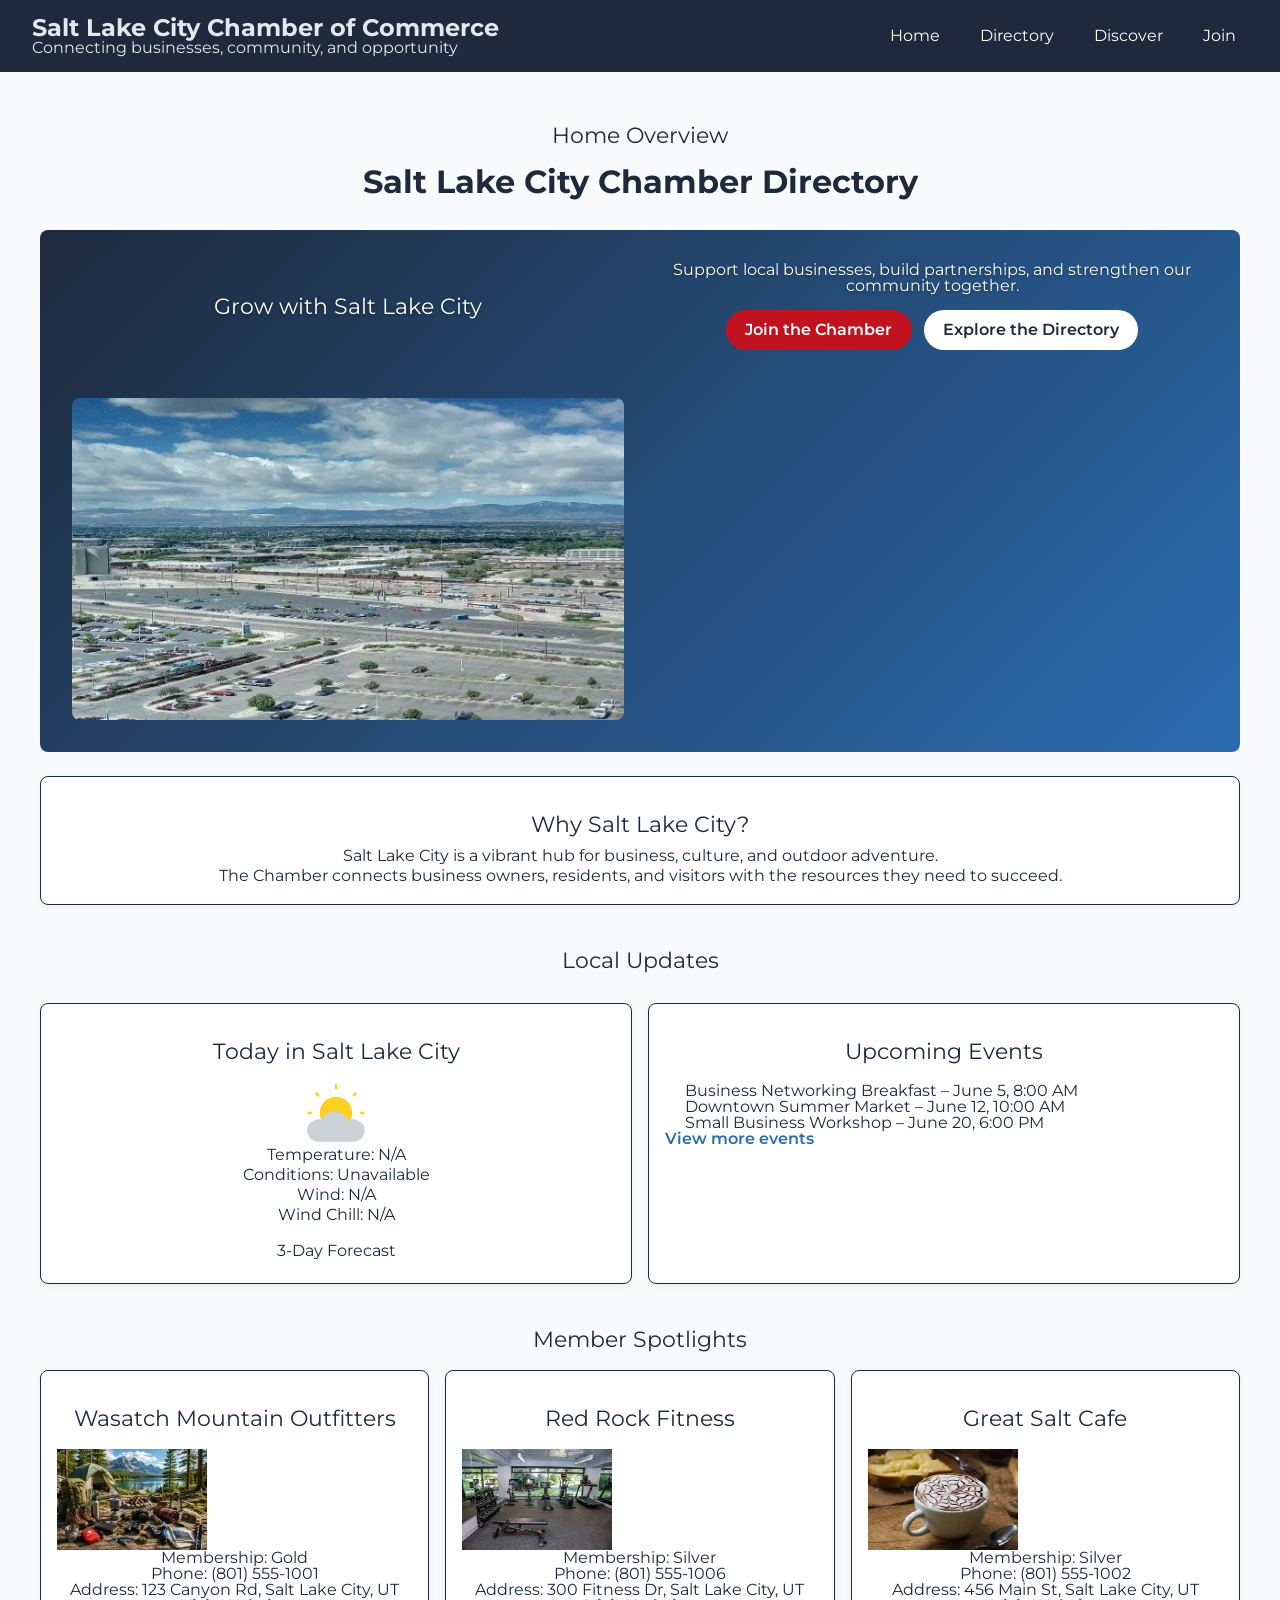
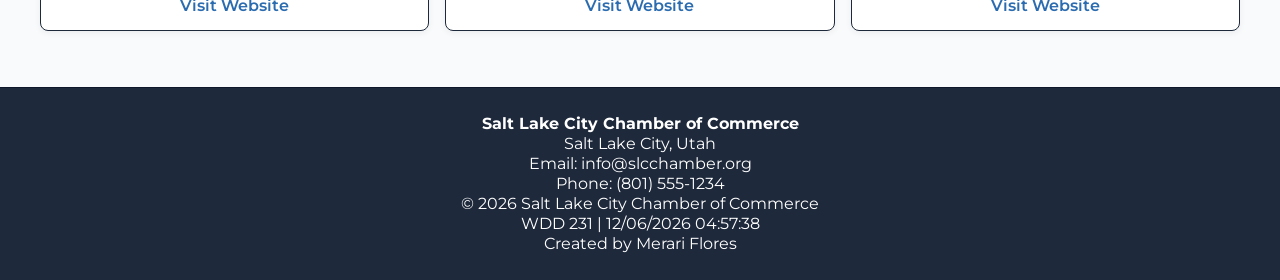
==== commit 477a5dbc: "week 3 updates" ====
--- a/chamber/index.html
+++ b/chamber/index.html
@@ -6,17 +6,17 @@
 
   <meta name="viewport" content="width=device-width, initial-scale=1.0">
 
-  <meta name="description" content="Salt Lake City Chamber Directory supporting local businesses and community growth.">
+  <meta name="description" content="Salt Lake City Chamber of Commerce – Home page supporting local businesses and community growth.">
 
   <meta name="author" content="Merari Flores">
 
-  <meta property="og:title" content="Salt Lake City Chamber Directory">
+  <meta property="og:title" content="Salt Lake City Chamber of Commerce | Home">
   <meta property="og:description" content="Connect with local businesses, discover events, and join the Salt Lake City Chamber of Commerce.">
   <meta property="og:type" content="website">
   <meta property="og:image" content="https://mrmerarif.github.io/wdd231/chamber/images/hero-slc.webp">
   <meta property="og:url" content="https://mrmerarif.github.io/wdd231/chamber/index.html">
 
-  <title>Salt Lake City Chamber Directory | Home</title>
+  <title>Salt Lake City Chamber of Commerce | Home</title>
 
   <link rel="icon" type="image/png" sizes="32x32" href="images/favicon.png">
   <link rel="shortcut icon" href="images/favicon.ico">
@@ -29,8 +29,8 @@
   <link rel="stylesheet" href="styles/small.css">
   <link rel="stylesheet" href="styles/large.css">
 
+  <script src="scripts/global.js" defer></script>
   <script src="scripts/home.js" defer></script>
-  <script src="scripts/global.js" defer></script>
 
 </head>
 
@@ -47,7 +47,7 @@
 
     <nav id="main-nav">
       <ul>
-        <li><a href="index.html" class="active-link">Home</a></li>
+        <li><a href="index.html" aria-current="page">Home</a></li>
         <li><a href="directory.html">Directory</a></li>
         <li><a href="discover.html">Discover</a></li>
         <li><a href="join.html">Join</a></li>
@@ -124,6 +124,11 @@
 
         </div>
 
+        <div class="forecast">
+          <h4>3-Day Forecast</h4>
+          <ul id="forecast-list"></ul>
+        </div>
+
       </article>
 
       <article class="content-card events-card">
@@ -146,26 +151,8 @@
 
       <h2>Member Spotlights</h2>
 
-      <div class="spotlight-grid">
-
-        <article class="content-card">
-          <h3>Wasatch Mountain Outfitters</h3>
-          <p>Outdoor gear and guided adventures for every season in the Wasatch Front.</p>
-          <a href="directory.html" class="inline-link">View in directory</a>
-        </article>
-
-        <article class="content-card">
-          <h3>Great Salt Café</h3>
-          <p>Locally roasted coffee and fresh pastries in downtown Salt Lake City.</p>
-          <a href="directory.html" class="inline-link">View in directory</a>
-        </article>
-
-        <article class="content-card">
-          <h3>Downtown Tech Hub</h3>
-          <p>A collaborative workspace supporting startups and innovators.</p>
-          <a href="directory.html" class="inline-link">View in directory</a>
-        </article>
-
+      <div id="spotlight-container" class="spotlight-grid">
+        <!-- Spotlight cards will be injected here by home.js -->
       </div>
 
     </section>
@@ -175,7 +162,6 @@
   <footer>
 
     <section class="footer-contact">
-      <h2 class="visually-hidden">Contact Information</h2>
       <p><strong>Salt Lake City Chamber of Commerce</strong></p>
       <p>Salt Lake City, Utah</p>
       <p>Email: info@slcchamber.org</p>
@@ -183,7 +169,6 @@
     </section>
 
     <section class="footer-meta">
-      <h2 class="visually-hidden">Site Information</h2>
       <p>&copy; <span id="current-year"></span> Salt Lake City Chamber of Commerce</p>
       <p>WDD 231 | <span id="last-modified"></span></p>
       <p>Created by Merari Flores</p>
@@ -192,4 +177,4 @@
   </footer>
 
 </body>
-</html>+</html>
--- a/chamber/styles/small.css
+++ b/chamber/styles/small.css
@@ -228,7 +228,6 @@
   box-shadow: var(--shadow-style);
 }
 
-
 .community-section h2 {
   text-align: center;
   margin-bottom: 0.75rem;
@@ -277,6 +276,26 @@
   margin: 0.25rem 0;
 }
 
+/* FORECAST (ADDED) */
+.forecast {
+  margin-top: 1rem;
+  text-align: center;
+}
+
+.forecast h4 {
+  margin-bottom: 0.5rem;
+}
+
+#forecast-list {
+  list-style: none;
+  padding: 0;
+  margin: 0;
+}
+
+#forecast-list li {
+  margin: 0.25rem 0;
+}
+
 /* EVENTS */
 .events-list {
   padding-left: 1.25rem;
@@ -386,8 +405,6 @@
 .discover-events h2 {
   margin-bottom: 1rem;
 }
-
-
 
 /* Desktop layout */
 @media (min-width: 768px) {
@@ -464,7 +481,7 @@
   .discover-gallery h2 {
     grid-column: 1 / -1;
   }
-} 
+}
 
 /* JOIN PAGE: MEMBERSHIP ROW + FORM */
 .membership-heading {
@@ -607,22 +624,17 @@
   text-align: center;
 }
 
-/* VISUALLY HIDDEN */
 .visually-hidden {
-  position: absolute !important;
-  width: 1px !important;
-  height: 1px !important;
-  padding: 0 !important;
-  margin: -1px !important;
-  overflow: hidden !important;
-  clip: rect(0 0 0 0) !important;
-  clip-path: inset(50%) !important;
-  white-space: nowrap !important;
-  border: 0 !important;
-  color: transparent !important;
-  background-color: transparent !important;
-  opacity: 0 !important;
-  pointer-events: none !important;
+  position: absolute;
+  width: 1px;
+  height: 1px;
+  padding: 0;
+  margin: -1px;
+  overflow: hidden;
+  clip: rect(0, 0, 0, 0);
+  clip-path: inset(50%);
+  white-space: nowrap;
+  border: 0;
 }
 
 /* GLOBAL IMAGE SAFETY */
@@ -650,4 +662,4 @@
   100% {
     background-position: -200% 0;
   }
-}+}
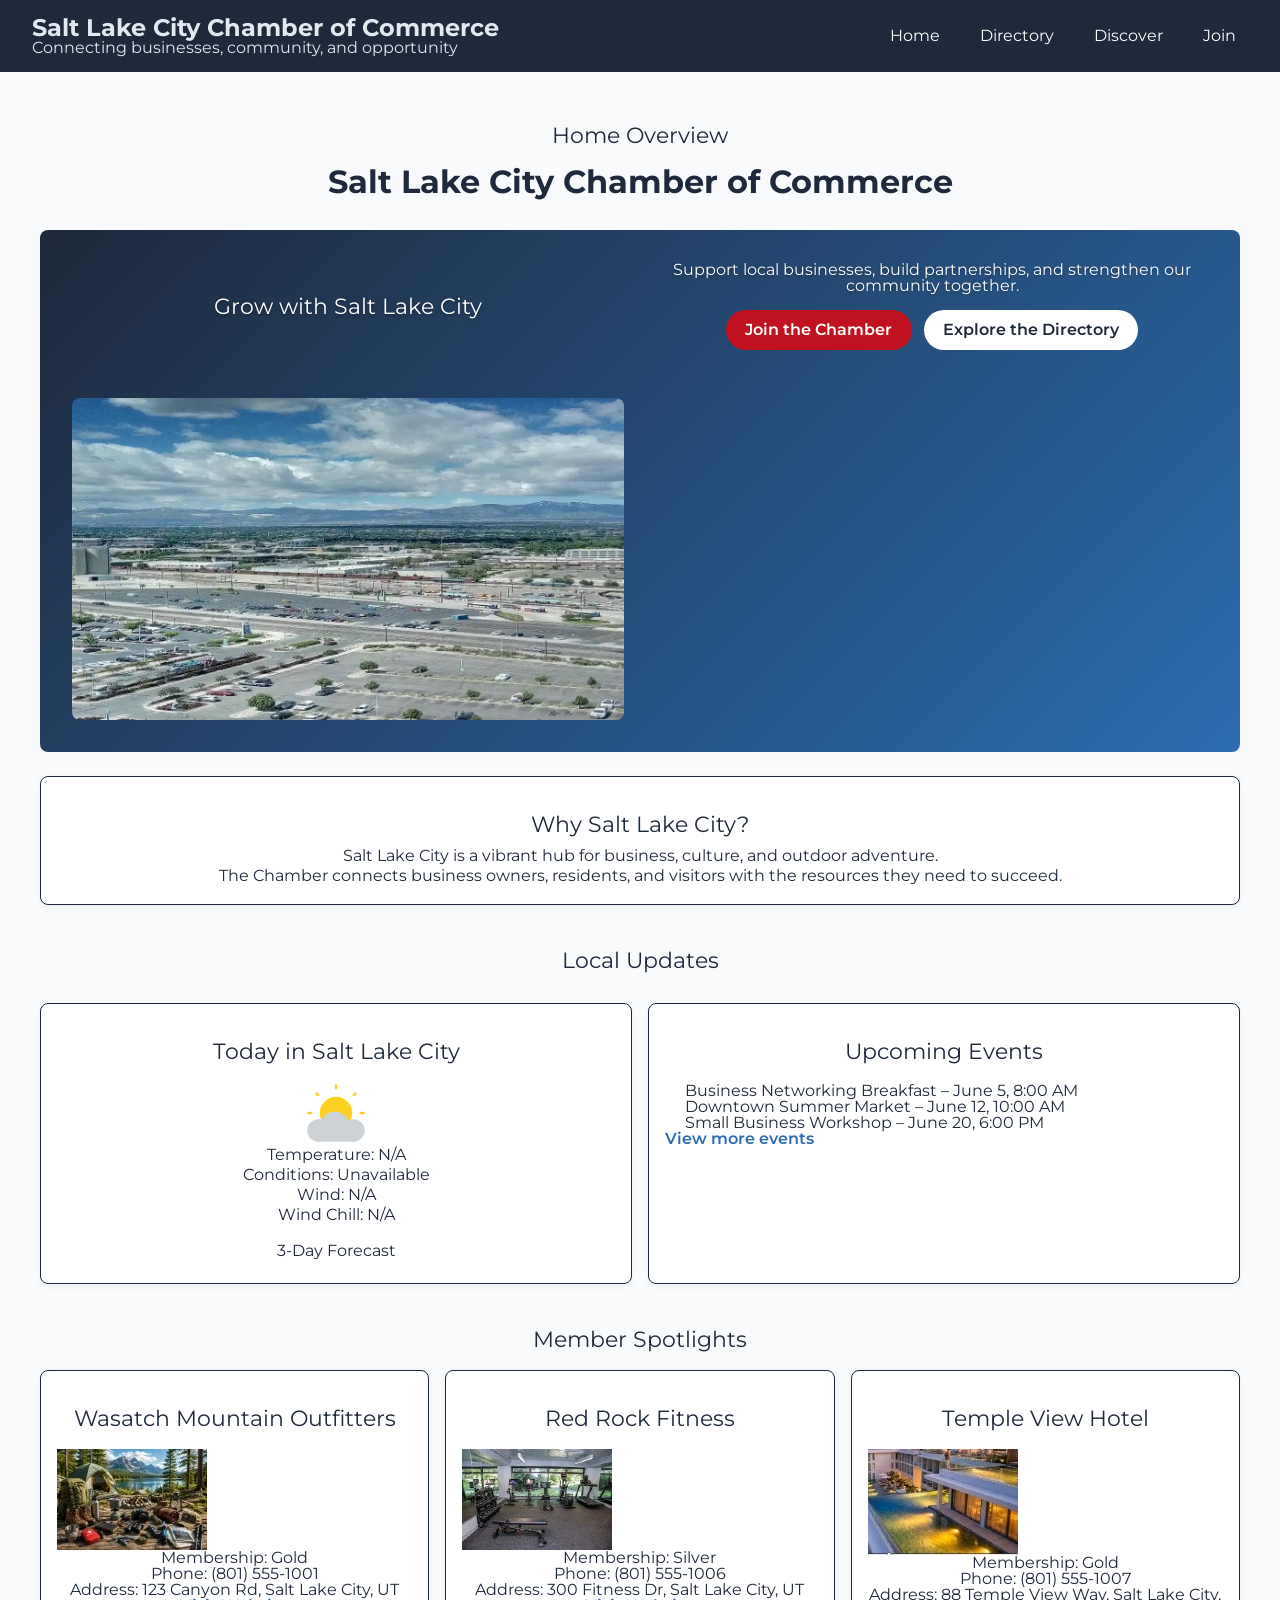
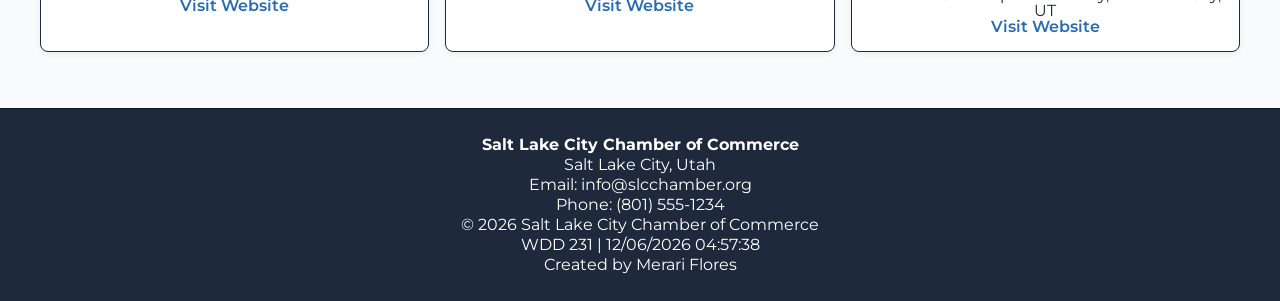
==== commit dcbfe8bb: "updates" ====
--- a/chamber/index.html
+++ b/chamber/index.html
@@ -6,12 +6,12 @@
 
   <meta name="viewport" content="width=device-width, initial-scale=1.0">
 
-  <meta name="description" content="Salt Lake City Chamber of Commerce – Home page supporting local businesses and community growth.">
+  <meta name="description" content="Salt Lake City Chamber of Commerce home page featuring local business resources, community events, and opportunities to connect and grow.">
 
   <meta name="author" content="Merari Flores">
 
-  <meta property="og:title" content="Salt Lake City Chamber of Commerce | Home">
-  <meta property="og:description" content="Connect with local businesses, discover events, and join the Salt Lake City Chamber of Commerce.">
+  <meta property="og:title" content="Salt Lake City Chamber of Commerce – Official Home Page">
+  <meta property="og:description" content="Discover local businesses, explore community events, and learn how the Salt Lake City Chamber of Commerce supports growth, connection, and opportunity.">
   <meta property="og:type" content="website">
   <meta property="og:image" content="https://mrmerarif.github.io/wdd231/chamber/images/hero-slc.webp">
   <meta property="og:url" content="https://mrmerarif.github.io/wdd231/chamber/index.html">
@@ -60,7 +60,7 @@
 
     <section>
       <h2>Home Overview</h2>
-      <h1>Salt Lake City Chamber Directory</h1>
+      <h1>Salt Lake City Chamber of Commerce</h1>
     </section>
 
     <section class="hero-section">
@@ -152,7 +152,7 @@
       <h2>Member Spotlights</h2>
 
       <div id="spotlight-container" class="spotlight-grid">
-        <!-- Spotlight cards will be injected here by home.js -->
+        
       </div>
 
     </section>
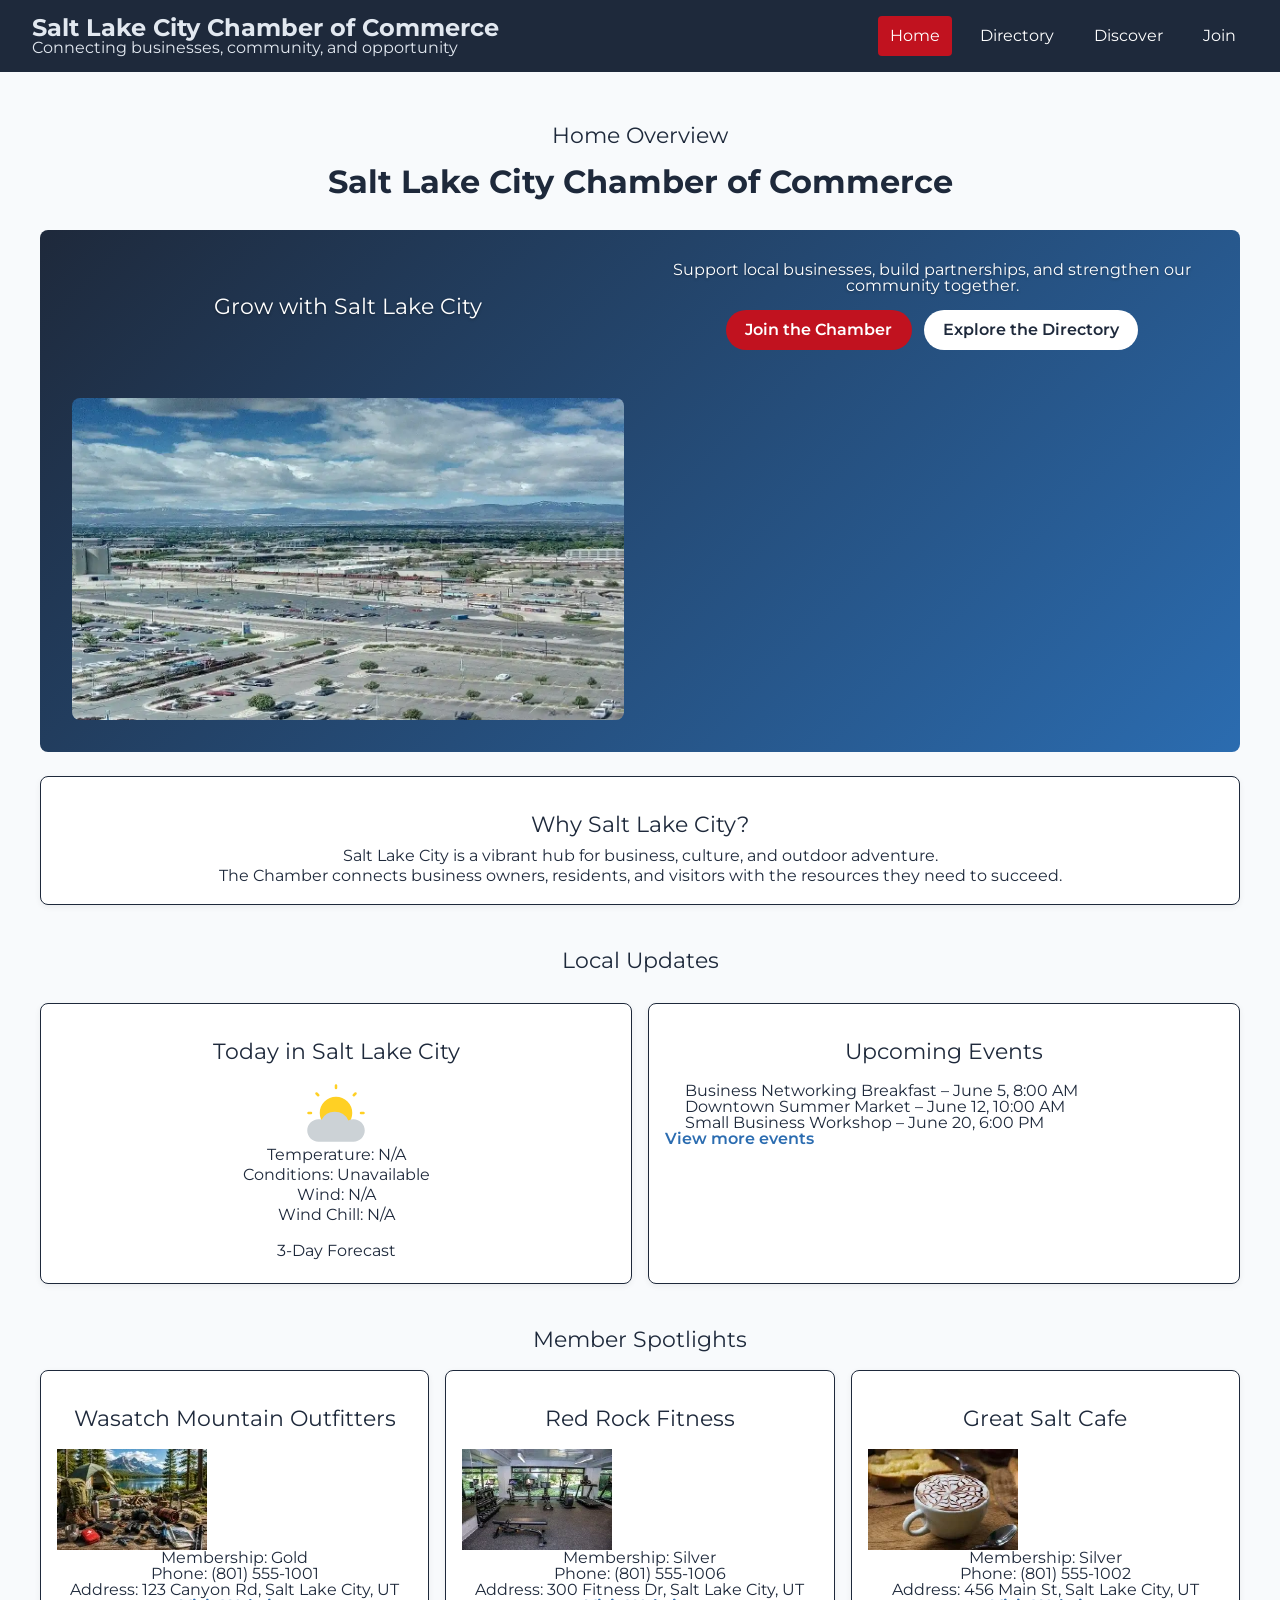
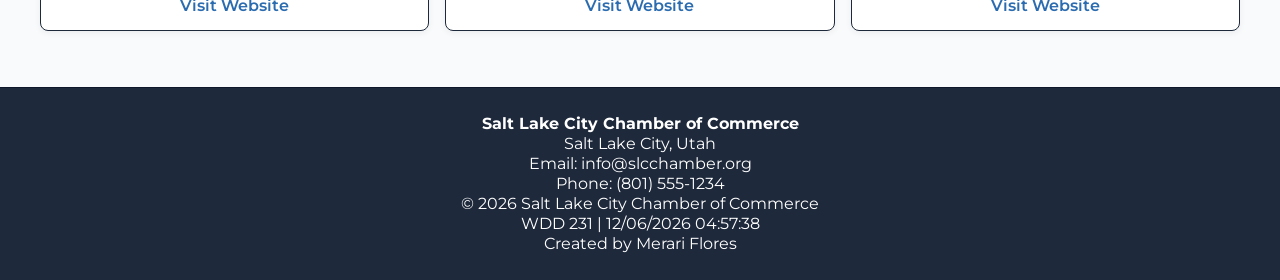
==== commit c3c34b5e: "updated the class="active-link" for home page and directory page 12:55" ====
--- a/chamber/index.html
+++ b/chamber/index.html
@@ -47,7 +47,7 @@
 
     <nav id="main-nav">
       <ul>
-        <li><a href="index.html" aria-current="page">Home</a></li>
+        <li><a href="index.html" class="active-link"  aria-current="page">Home</a></li>
         <li><a href="directory.html">Directory</a></li>
         <li><a href="discover.html">Discover</a></li>
         <li><a href="join.html">Join</a></li>
--- a/chamber/styles/small.css
+++ b/chamber/styles/small.css
@@ -663,3 +663,45 @@
     background-position: -200% 0;
   }
 }
+
+
+/* JOIN PAGE: membership cards intro animation */
+.membership-row {
+  animation: membership-intro 0.9s ease-out;
+}
+
+@keyframes membership-intro {
+  0% {
+    opacity: 0;
+    transform: translateY(20px);
+  }
+  100% {
+    opacity: 1;
+    transform: translateY(0);
+  }
+}
+
+/* JOIN PAGE: modal styling */
+dialog {
+  border: none;
+  border-radius: 8px;
+  padding: 1.5rem;
+  box-shadow: var(--shadow-style);
+  max-width: 500px;
+  margin: auto;
+  background-color: var(--white-color);
+}
+
+dialog::backdrop {
+  background-color: rgba(0, 0, 0, 0.5);
+}
+
+dialog h3 {
+  color: var(--primary-color);
+  margin-bottom: 0.75rem;
+}
+
+dialog p {
+  color: var(--text-color);
+  line-height: 1.5;
+}
--- a/chamber/styles/large.css
+++ b/chamber/styles/large.css
@@ -69,4 +69,46 @@
     padding: 1.5rem;
   }
 
-}+}
+
+
+/* JOIN PAGE: membership cards intro animation for (desktop) */
+.membership-row {
+  animation: membership-intro 0.9s ease-out;
+}
+
+@keyframes membership-intro {
+  0% {
+    opacity: 0;
+    transform: translateY(20px);
+  }
+  100% {
+    opacity: 1;
+    transform: translateY(0);
+  }
+}
+
+/* JOIN PAGE: modal styling (desktop) */
+dialog {
+  border: none;
+  border-radius: 8px;
+  padding: 1.5rem;
+  box-shadow: 0 2px 10px rgba(0,0,0,0.25);
+  max-width: 500px;
+  margin: auto;
+  background-color: var(--white-color);
+}
+
+dialog::backdrop {
+  background-color: rgba(0, 0, 0, 0.5);
+}
+
+dialog h3 {
+  color: var(--primary-color);
+  margin-bottom: 0.75rem;
+}
+
+dialog p {
+  color: var(--text-color);
+  line-height: 1.5;
+}
